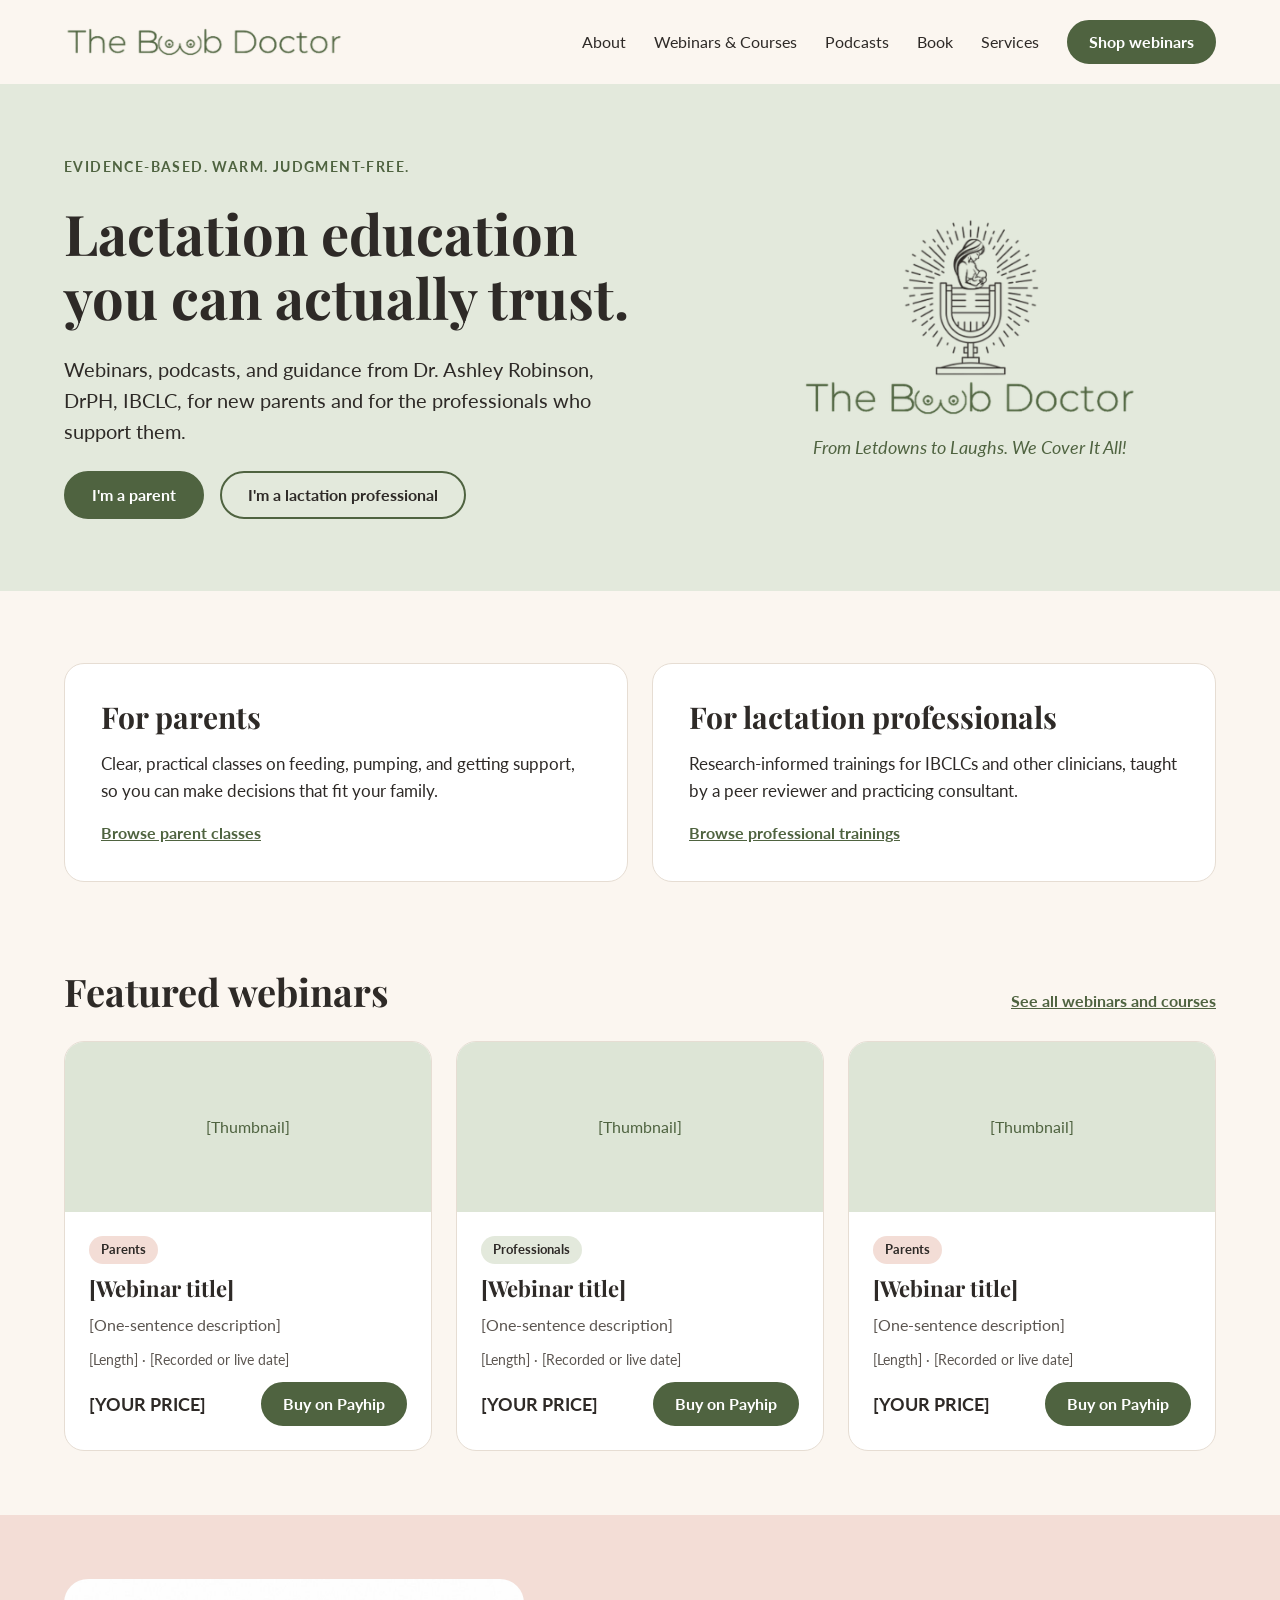
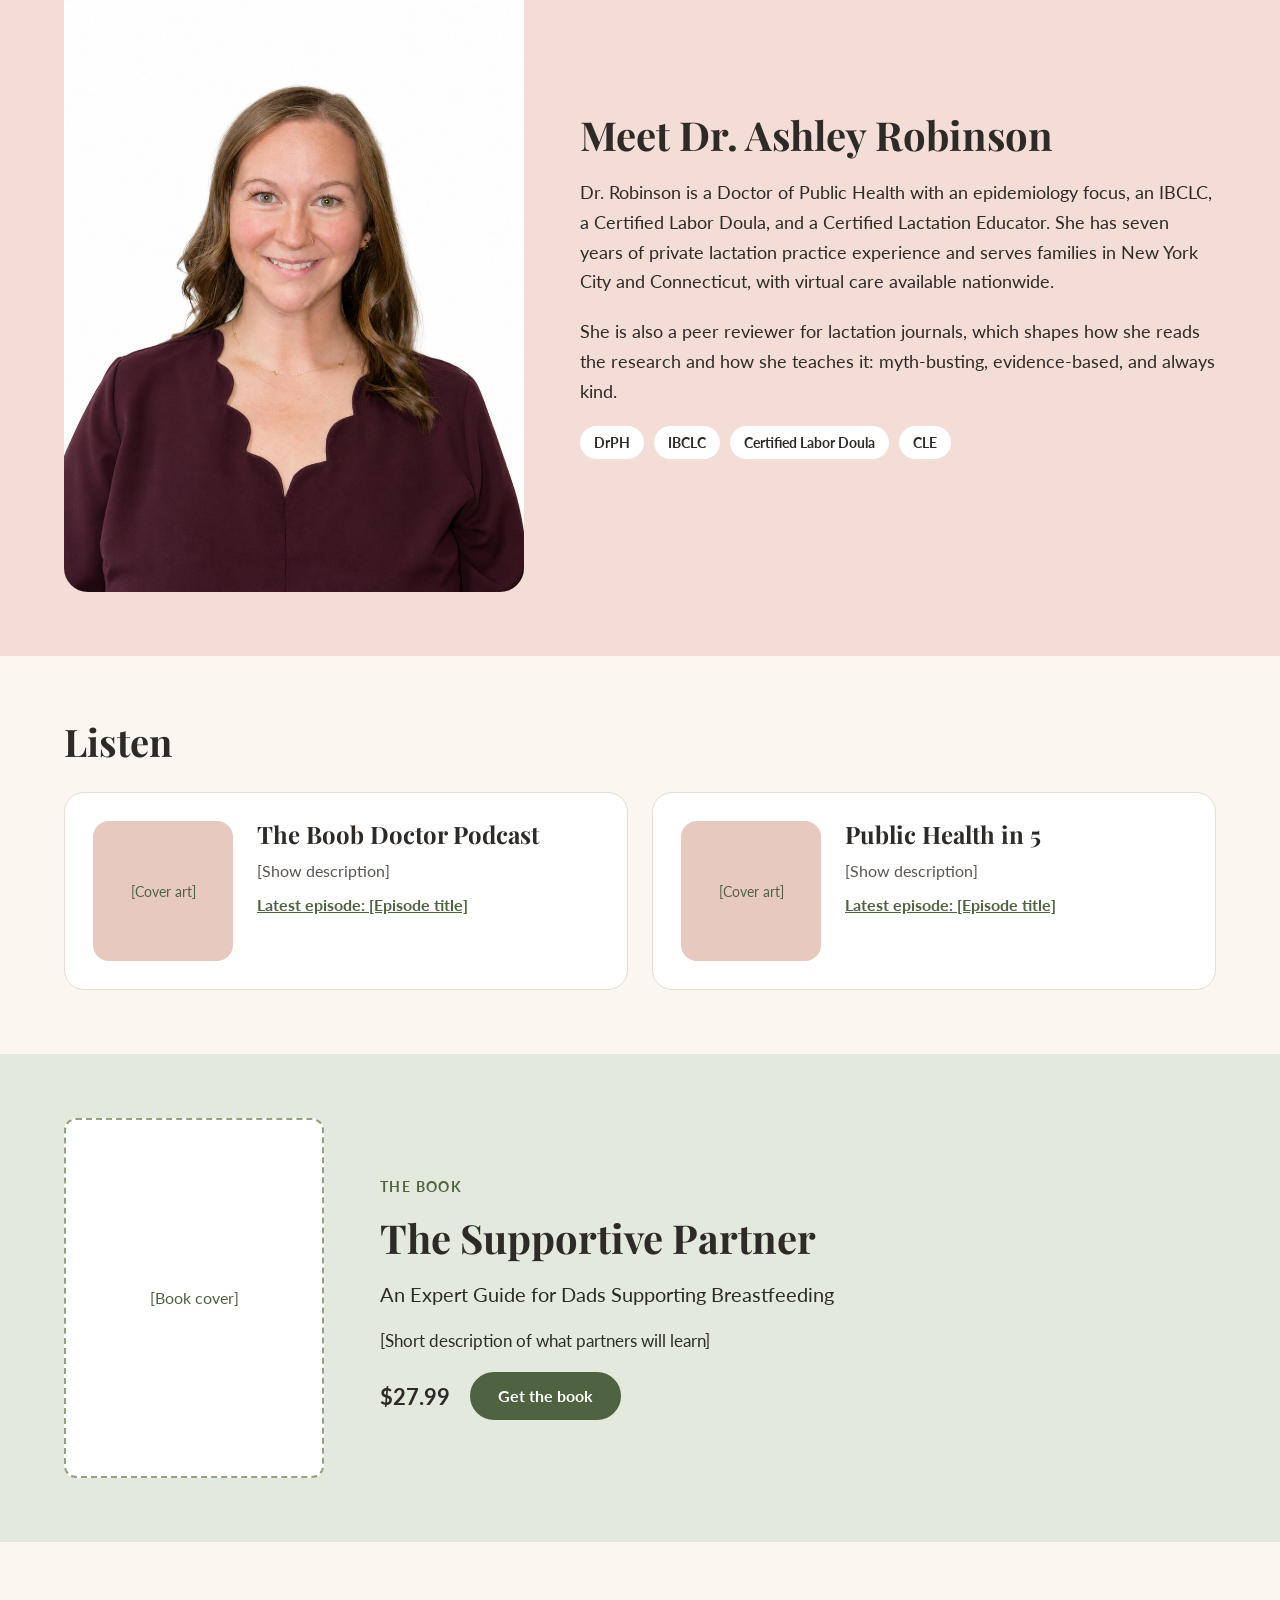
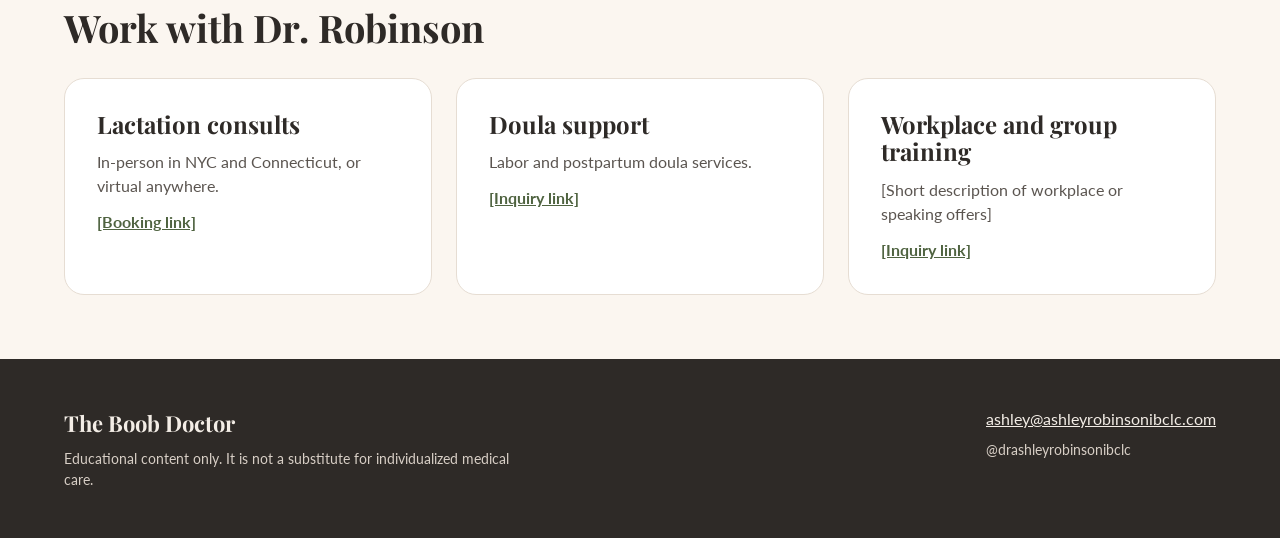
==== index.html @ e1f0b031 "Add files via upload" ====
<!doctype html>
<html lang="en">
<head>
<meta charset="utf-8">
<meta name="viewport" content="width=device-width, initial-scale=1">
<title>The Boob Doctor | Lactation education for parents and professionals</title>
<meta name="description" content="Evidence-based lactation webinars, courses, podcasts, and support from Dr. Ashley Robinson, DrPH, IBCLC.">
<link rel="icon" type="image/png" href="images/favicon.png">
<link rel="apple-touch-icon" href="images/apple-touch-icon.png">
<link rel="preconnect" href="https://fonts.googleapis.com">
<link rel="preconnect" href="https://fonts.gstatic.com" crossorigin>
<link href="https://fonts.googleapis.com/css2?family=Lato:ital,wght@0,400;0,700;1,400&family=Playfair+Display:wght@500;600;700&display=swap" rel="stylesheet">
<link rel="stylesheet" href="styles.css">
</head>
<body>
<a class="skip" href="#main">Skip to content</a>
<header class="site wrap">
<a class="brand" href="index.html"><img src="images/wordmark.png" alt="The Boob Doctor" width="640" height="83"></a>
<nav aria-label="Main">
<a href="index.html#about">About</a>
<a href="shop.html">Webinars &amp; Courses</a>
<a href="index.html#podcasts">Podcasts</a>
<a href="index.html#book">Book</a>
<a href="index.html#services">Services</a>
<a class="btn sm" href="shop.html">Shop webinars</a>
</nav>
</header>
<main id="main">
<section class="hero wrap">
<div class="copy">
<p class="eyebrow">Evidence-based. Warm. Judgment-free.</p>
<h1>Lactation education you can actually trust.</h1>
<p class="lead">Webinars, podcasts, and guidance from Dr. Ashley Robinson, DrPH, IBCLC, for new parents and for the professionals who support them.</p>
<div class="cta"><a class="btn" href="shop.html">I'm a parent</a><a class="btn outline" href="shop.html">I'm a lactation professional</a></div>
</div>
<div class="logo-block"><img src="images/logo.png" alt="The Boob Doctor logo" width="760" height="460"><span>From Letdowns to Laughs. We Cover It All!</span></div>
</section>
<section class="paths wrap">
<div class="card"><h2>For parents</h2><p>Clear, practical classes on feeding, pumping, and getting support, so you can make decisions that fit your family.</p><a href="shop.html"><strong>Browse parent classes</strong></a></div>
<div class="card"><h2>For lactation professionals</h2><p>Research-informed trainings for IBCLCs and other clinicians, taught by a peer reviewer and practicing consultant.</p><a href="shop.html"><strong>Browse professional trainings</strong></a></div>
</section>
<section class="block wrap">
<div class="head"><h2>Featured webinars</h2><a href="shop.html"><strong>See all webinars and courses</strong></a></div>
<div class="grid">
<article class="product">
<div class="thumb">[Thumbnail]</div>
<div class="body">
<span class="tag">Parents</span>
<h3>[Webinar title]</h3>
<p class="desc">[One-sentence description]</p>
<p class="meta">[Length] &middot; [Recorded or live date]</p>
<div class="buy"><span class="price">[YOUR PRICE]</span><a class="btn sm" href="#" rel="noopener">Buy on Payhip</a></div>
</div>
</article>
<article class="product">
<div class="thumb">[Thumbnail]</div>
<div class="body">
<span class="tag pro">Professionals</span>
<h3>[Webinar title]</h3>
<p class="desc">[One-sentence description]</p>
<p class="meta">[Length] &middot; [Recorded or live date]</p>
<div class="buy"><span class="price">[YOUR PRICE]</span><a class="btn sm" href="#" rel="noopener">Buy on Payhip</a></div>
</div>
</article>
<article class="product">
<div class="thumb">[Thumbnail]</div>
<div class="body">
<span class="tag">Parents</span>
<h3>[Webinar title]</h3>
<p class="desc">[One-sentence description]</p>
<p class="meta">[Length] &middot; [Recorded or live date]</p>
<div class="buy"><span class="price">[YOUR PRICE]</span><a class="btn sm" href="#" rel="noopener">Buy on Payhip</a></div>
</div>
</article>
</div>
</section>
<section id="about" class="about block wrap">
<div class="photo"><img src="images/dr-robinson.jpg" alt="Dr. Ashley Robinson, DrPH, IBCLC" width="900" height="1200"></div>
<div class="text">
<h2>Meet Dr. Ashley Robinson</h2>
<p>Dr. Robinson is a Doctor of Public Health with an epidemiology focus, an IBCLC, a Certified Labor Doula, and a Certified Lactation Educator. She has seven years of private lactation practice experience and serves families in New York City and Connecticut, with virtual care available nationwide.</p>
<p>She is also a peer reviewer for lactation journals, which shapes how she reads the research and how she teaches it: myth-busting, evidence-based, and always kind.</p>
<div class="chips"><span>DrPH</span><span>IBCLC</span><span>Certified Labor Doula</span><span>CLE</span></div>
</div>
</section>
<section id="podcasts" class="block wrap">
<div class="head"><h2>Listen</h2></div>
<div class="grid">
<div class="show"><div class="cover">[Cover art]</div><div class="info"><h3>The Boob Doctor Podcast</h3><p>[Show description]</p><a href="#"><strong>Latest episode: [Episode title]</strong></a></div></div>
<div class="show"><div class="cover">[Cover art]</div><div class="info"><h3>Public Health in 5</h3><p>[Show description]</p><a href="#"><strong>Latest episode: [Episode title]</strong></a></div></div>
</div>
</section>
<section id="book" class="book block wrap">
<div class="bookcover">[Book cover]</div>
<div class="text">
<p class="eyebrow">The book</p>
<h2>The Supportive Partner</h2>
<p style="font-size:20px">An Expert Guide for Dads Supporting Breastfeeding</p>
<p style="font-size:17px;line-height:1.6">[Short description of what partners will learn]</p>
<div class="buyrow"><span class="price">$27.99</span><a class="btn" href="#">Get the book</a></div>
</div>
</section>
<section id="services" class="block wrap">
<div class="head"><h2>Work with Dr. Robinson</h2></div>
<div class="grid">
<div class="svc"><h3>Lactation consults</h3><p>In-person in NYC and Connecticut, or virtual anywhere.</p><a href="#"><strong>[Booking link]</strong></a></div>
<div class="svc"><h3>Doula support</h3><p>Labor and postpartum doula services.</p><a href="#"><strong>[Inquiry link]</strong></a></div>
<div class="svc"><h3>Workplace and group training</h3><p>[Short description of workplace or speaking offers]</p><a href="#"><strong>[Inquiry link]</strong></a></div>
</div>
</section>
</main>
<footer class="site wrap">
<div><span class="footname">The Boob Doctor</span><p>Educational content only. It is not a substitute for individualized medical care.</p></div>
<div><a href="mailto:ashley@ashleyrobinsonibclc.com">ashley@ashleyrobinsonibclc.com</a><p>@drashleyrobinsonibclc</p></div>
</footer>
</body>
</html>
---- styles.css ----
:root{--cream:#FBF6F0;--tint:#E3E9DC;--blush:#F3DDD6;--sage:#93A382;--sage-dark:#4F6340;--ink:#2E2A27;--muted:#5B5550;--line:#E6DDD3}
*{box-sizing:border-box}
body{margin:0;font-family:'Lato',system-ui,sans-serif;color:var(--ink);background:var(--cream);line-height:1.5}
h1,h2,h3{font-family:'Playfair Display',Georgia,serif;margin:0;line-height:1.15}
p{margin:0}
a{color:var(--sage-dark)}a:hover{color:var(--ink)}
img{max-width:100%}
:focus-visible{outline:3px solid var(--sage-dark);outline-offset:3px}
.wrap{padding-left:max(24px,calc((100% - 1152px)/2));padding-right:max(24px,calc((100% - 1152px)/2))}
.skip{position:absolute;left:-999px}.skip:focus{left:16px;top:16px;background:#fff;padding:8px 12px;z-index:10}
header.site{display:flex;flex-wrap:wrap;align-items:center;justify-content:space-between;gap:16px;padding-top:20px;padding-bottom:20px}
header.site .brand img{display:block;width:280px;height:auto}
nav{display:flex;flex-wrap:wrap;align-items:center;gap:12px 28px}
nav a{color:var(--ink);text-decoration:none;min-height:44px;display:inline-flex;align-items:center}
nav a[aria-current="page"]{font-weight:700;border-bottom:2px solid var(--sage)}
.btn{display:inline-flex;align-items:center;justify-content:center;min-height:48px;padding:0 26px;border-radius:999px;background:var(--sage-dark);color:#fff!important;text-decoration:none;font-weight:700;border:2px solid var(--sage-dark)}
.btn:hover{background:var(--ink);border-color:var(--ink)}
.btn.outline{background:transparent;color:var(--ink)!important;border-color:var(--sage-dark)}
.btn.outline:hover{background:#fff}
.btn.sm{min-height:44px;padding:0 20px}
.eyebrow{font-size:14px;font-weight:700;letter-spacing:.1em;text-transform:uppercase;color:var(--sage-dark)}
.hero{background:var(--tint);display:flex;flex-wrap:wrap;align-items:center;gap:48px;padding-top:72px;padding-bottom:72px}
.hero .copy{flex:1 1 460px;display:flex;flex-direction:column;gap:24px}
.hero h1{font-size:clamp(38px,5vw,56px)}
.hero .lead{font-size:20px;line-height:1.55;max-width:560px}
.hero .cta{display:flex;flex-wrap:wrap;gap:16px}
.hero .logo-block{flex:1 1 340px;display:flex;flex-direction:column;align-items:center;gap:14px;text-align:center}
.hero .logo-block img{width:100%;max-width:340px;height:auto}
.hero .logo-block span{font-size:18px;font-style:italic;color:var(--sage-dark)}
.paths{display:flex;flex-wrap:wrap;gap:24px;padding-top:72px;padding-bottom:24px}
.card{flex:1 1 340px;display:flex;flex-direction:column;gap:16px;padding:36px;border-radius:20px;background:#fff;border:1px solid var(--line)}
.card h2{font-size:30px}.card p{font-size:17px;line-height:1.6}
section.block{padding-top:64px;padding-bottom:64px}
.head{display:flex;flex-wrap:wrap;align-items:baseline;justify-content:space-between;gap:12px;margin-bottom:28px}
.head h2{font-size:clamp(28px,4vw,38px)}
.grid{display:flex;flex-wrap:wrap;gap:24px}
.product{flex:1 1 300px;max-width:100%;display:flex;flex-direction:column;border-radius:20px;overflow:hidden;background:#fff;border:1px solid var(--line)}
.thumb{height:170px;background:#DDE5D6;display:flex;align-items:center;justify-content:center;color:var(--sage-dark)}
.product .body{display:flex;flex-direction:column;gap:12px;padding:24px;flex:1}
.tag{align-self:flex-start;font-size:13px;font-weight:700;padding:4px 12px;border-radius:999px;background:var(--blush)}
.tag.pro{background:var(--tint)}
.product h3{font-size:22px}.product .desc{font-size:16px;color:var(--muted)}.product .meta{font-size:14px;color:var(--muted)}
.product .buy{margin-top:auto;display:flex;align-items:center;justify-content:space-between;gap:12px}
.price{font-weight:700;font-size:18px}
.about{background:var(--blush);display:flex;flex-wrap:wrap;align-items:center;gap:56px}
.about .photo{flex:1 1 320px;max-width:460px;border-radius:24px;overflow:hidden;background:var(--cream)}
.about .photo img{display:block;width:100%;height:auto}
.about .text{flex:1 1 480px;display:flex;flex-direction:column;gap:20px}
.about h2{font-size:clamp(30px,4vw,40px)}.about p{font-size:18px;line-height:1.65}
.chips{display:flex;flex-wrap:wrap;gap:10px}
.chips span{font-size:14px;font-weight:700;padding:6px 14px;border-radius:999px;background:#fff}
.show{flex:1 1 400px;display:flex;flex-wrap:wrap;gap:24px;padding:28px;border-radius:20px;background:#fff;border:1px solid var(--line)}
.cover{flex:0 0 140px;height:140px;border-radius:16px;background:#E8C9C0;display:flex;align-items:center;justify-content:center;color:var(--sage-dark);font-size:14px;text-align:center}
.show .info{flex:1 1 220px;display:flex;flex-direction:column;gap:10px}.show h3{font-size:24px}.show p{color:var(--muted)}
.book{background:var(--tint);display:flex;flex-wrap:wrap;align-items:center;gap:56px}
.book .bookcover{flex:0 1 260px;min-width:200px;height:360px;border-radius:12px;background:#fff;border:2px dashed var(--sage);display:flex;align-items:center;justify-content:center;color:var(--sage-dark);text-align:center;padding:16px}
.book .text{flex:1 1 440px;display:flex;flex-direction:column;gap:18px}
.book h2{font-size:clamp(30px,4vw,40px)}
.buyrow{display:flex;flex-wrap:wrap;align-items:center;gap:20px}.buyrow .price{font-size:22px}
.svc{flex:1 1 300px;display:flex;flex-direction:column;gap:12px;padding:32px;border-radius:20px;background:#fff;border:1px solid var(--line)}
.svc h3{font-size:24px}.svc p{color:var(--muted)}
.page-head{background:var(--tint);padding-top:64px;padding-bottom:48px;display:flex;flex-direction:column;gap:16px}
.page-head h1{font-size:clamp(36px,5vw,52px)}.page-head p{font-size:20px;max-width:680px}
.note{font-size:15px;color:var(--muted);max-width:720px;margin-bottom:24px}
.info-strip{background:var(--blush);display:flex;flex-wrap:wrap;gap:32px;padding-top:48px;padding-bottom:48px}
.info-strip>div{flex:1 1 420px;display:flex;flex-direction:column;gap:12px}.info-strip h2{font-size:30px}.info-strip p{font-size:17px;line-height:1.6}
footer.site{background:var(--ink);color:#F3EDE6;display:flex;flex-wrap:wrap;gap:32px;justify-content:space-between;padding-top:48px;padding-bottom:48px}
footer.site a{color:#F3EDE6}.footname{font-family:'Playfair Display',serif;font-size:22px;font-weight:700}
footer.site p{font-size:14px;color:#D8CFC6;max-width:460px;margin-top:8px}
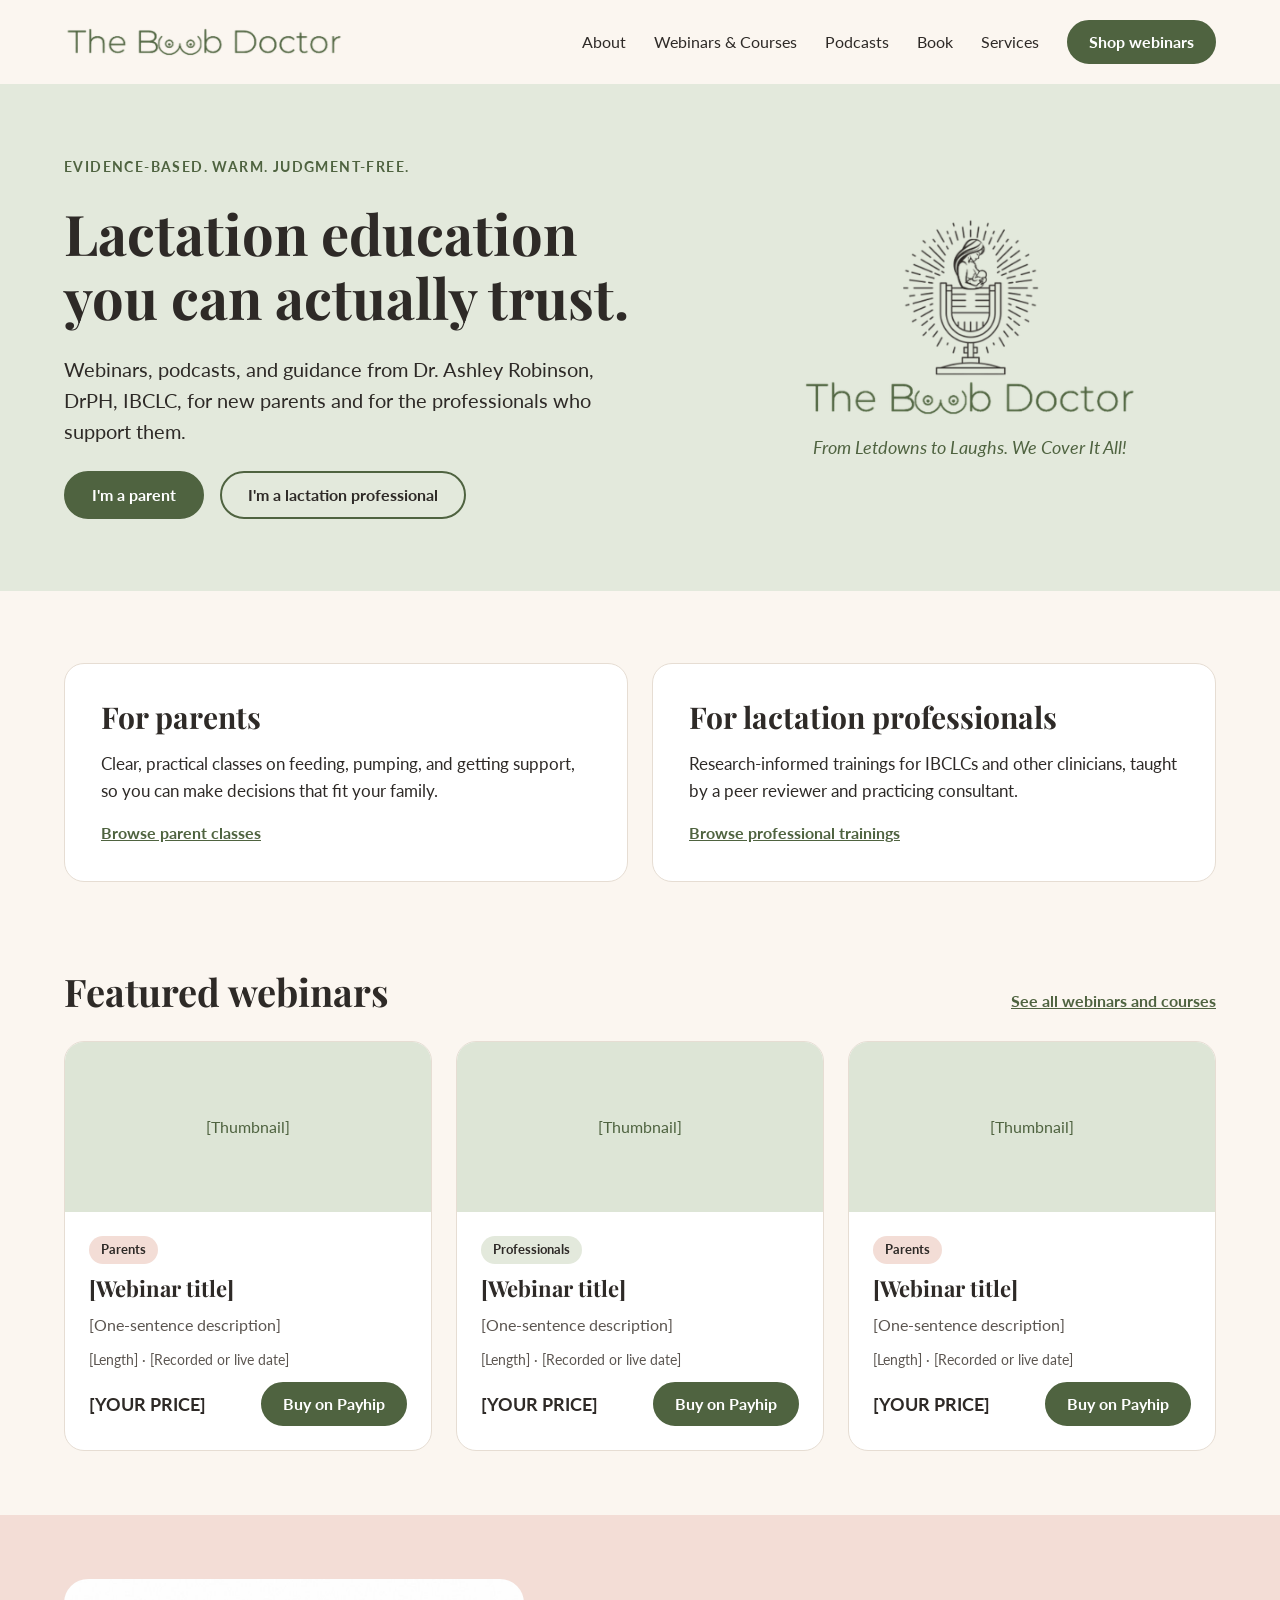
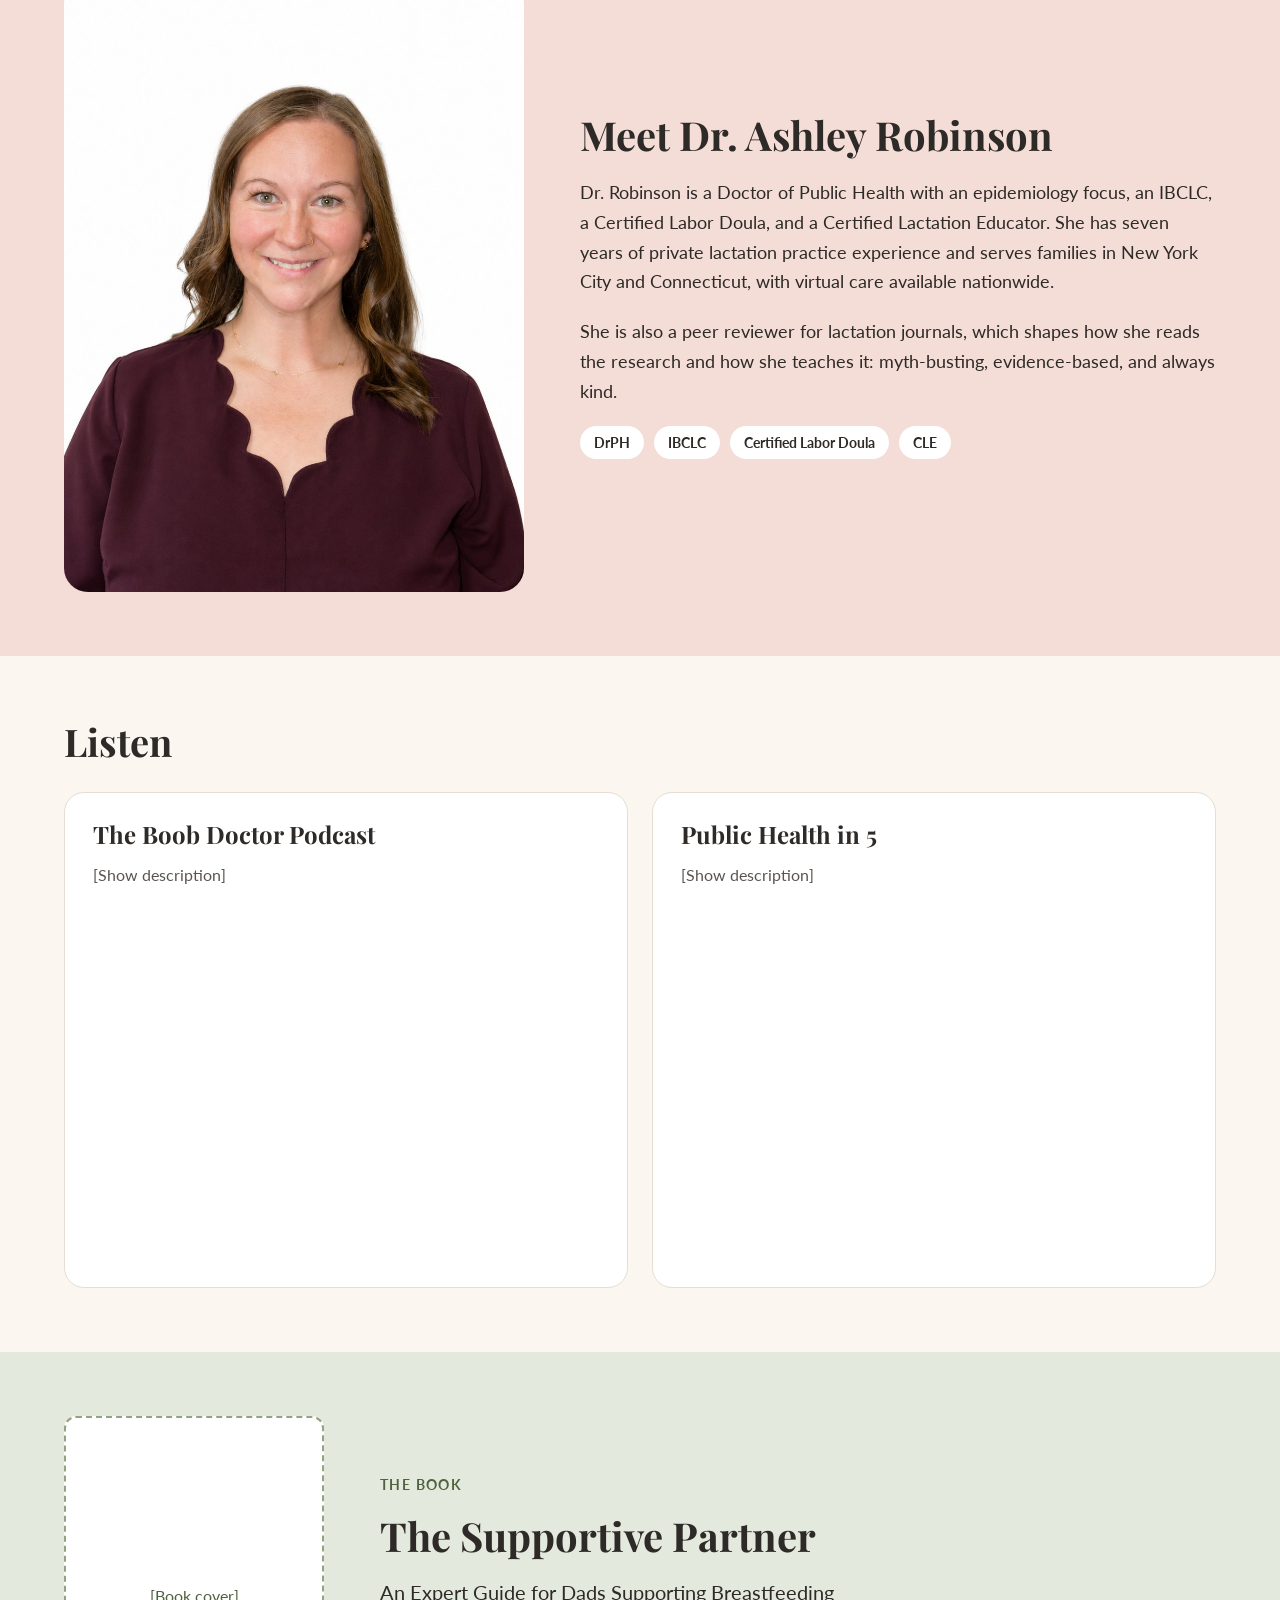
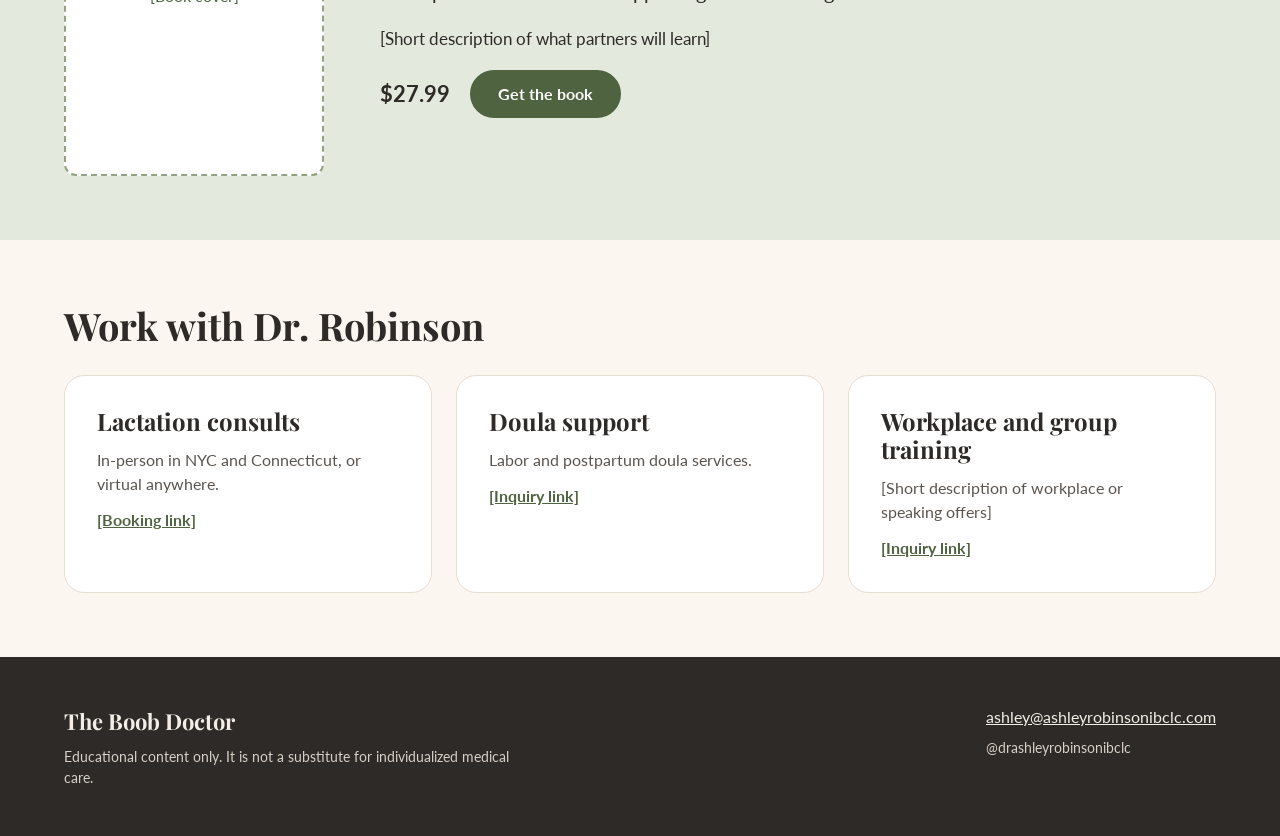
==== commit 87950577: "Add files via upload" ====
--- a/index.html
+++ b/index.html
@@ -86,8 +86,16 @@
 <section id="podcasts" class="block wrap">
 <div class="head"><h2>Listen</h2></div>
 <div class="grid">
-<div class="show"><div class="cover">[Cover art]</div><div class="info"><h3>The Boob Doctor Podcast</h3><p>[Show description]</p><a href="#"><strong>Latest episode: [Episode title]</strong></a></div></div>
-<div class="show"><div class="cover">[Cover art]</div><div class="info"><h3>Public Health in 5</h3><p>[Show description]</p><a href="#"><strong>Latest episode: [Episode title]</strong></a></div></div>
+<div class="show">
+<h3>The Boob Doctor Podcast</h3>
+<p>[Show description]</p>
+<iframe title="The Boob Doctor Podcast on Spotify" src="https://open.spotify.com/embed/show/3tGtH1LTw31zLOk2Pc9hfS?utm_source=generator" width="100%" height="352" frameborder="0" allowfullscreen allow="autoplay; clipboard-write; encrypted-media; fullscreen; picture-in-picture" loading="lazy" style="border-radius:12px;border:0"></iframe>
+</div>
+<div class="show">
+<h3>Public Health in 5</h3>
+<p>[Show description]</p>
+<iframe title="Public Health in 5 on Spotify" src="https://open.spotify.com/embed/show/033rathoQYSMCHPNntaNPT?utm_source=generator" width="100%" height="352" frameborder="0" allowfullscreen allow="autoplay; clipboard-write; encrypted-media; fullscreen; picture-in-picture" loading="lazy" style="border-radius:12px;border:0"></iframe>
+</div>
 </div>
 </section>
 <section id="book" class="book block wrap">
--- a/styles.css
+++ b/styles.css
@@ -49,9 +49,9 @@
 .about h2{font-size:clamp(30px,4vw,40px)}.about p{font-size:18px;line-height:1.65}
 .chips{display:flex;flex-wrap:wrap;gap:10px}
 .chips span{font-size:14px;font-weight:700;padding:6px 14px;border-radius:999px;background:#fff}
-.show{flex:1 1 400px;display:flex;flex-wrap:wrap;gap:24px;padding:28px;border-radius:20px;background:#fff;border:1px solid var(--line)}
-.cover{flex:0 0 140px;height:140px;border-radius:16px;background:#E8C9C0;display:flex;align-items:center;justify-content:center;color:var(--sage-dark);font-size:14px;text-align:center}
-.show .info{flex:1 1 220px;display:flex;flex-direction:column;gap:10px}.show h3{font-size:24px}.show p{color:var(--muted)}
+.show{flex:1 1 440px;display:flex;flex-direction:column;gap:14px;padding:28px;border-radius:20px;background:#fff;border:1px solid var(--line);min-width:0}
+.show h3{font-size:24px}.show p{color:var(--muted)}
+.show iframe{display:block;width:100%;margin-top:6px}
 .book{background:var(--tint);display:flex;flex-wrap:wrap;align-items:center;gap:56px}
 .book .bookcover{flex:0 1 260px;min-width:200px;height:360px;border-radius:12px;background:#fff;border:2px dashed var(--sage);display:flex;align-items:center;justify-content:center;color:var(--sage-dark);text-align:center;padding:16px}
 .book .text{flex:1 1 440px;display:flex;flex-direction:column;gap:18px}
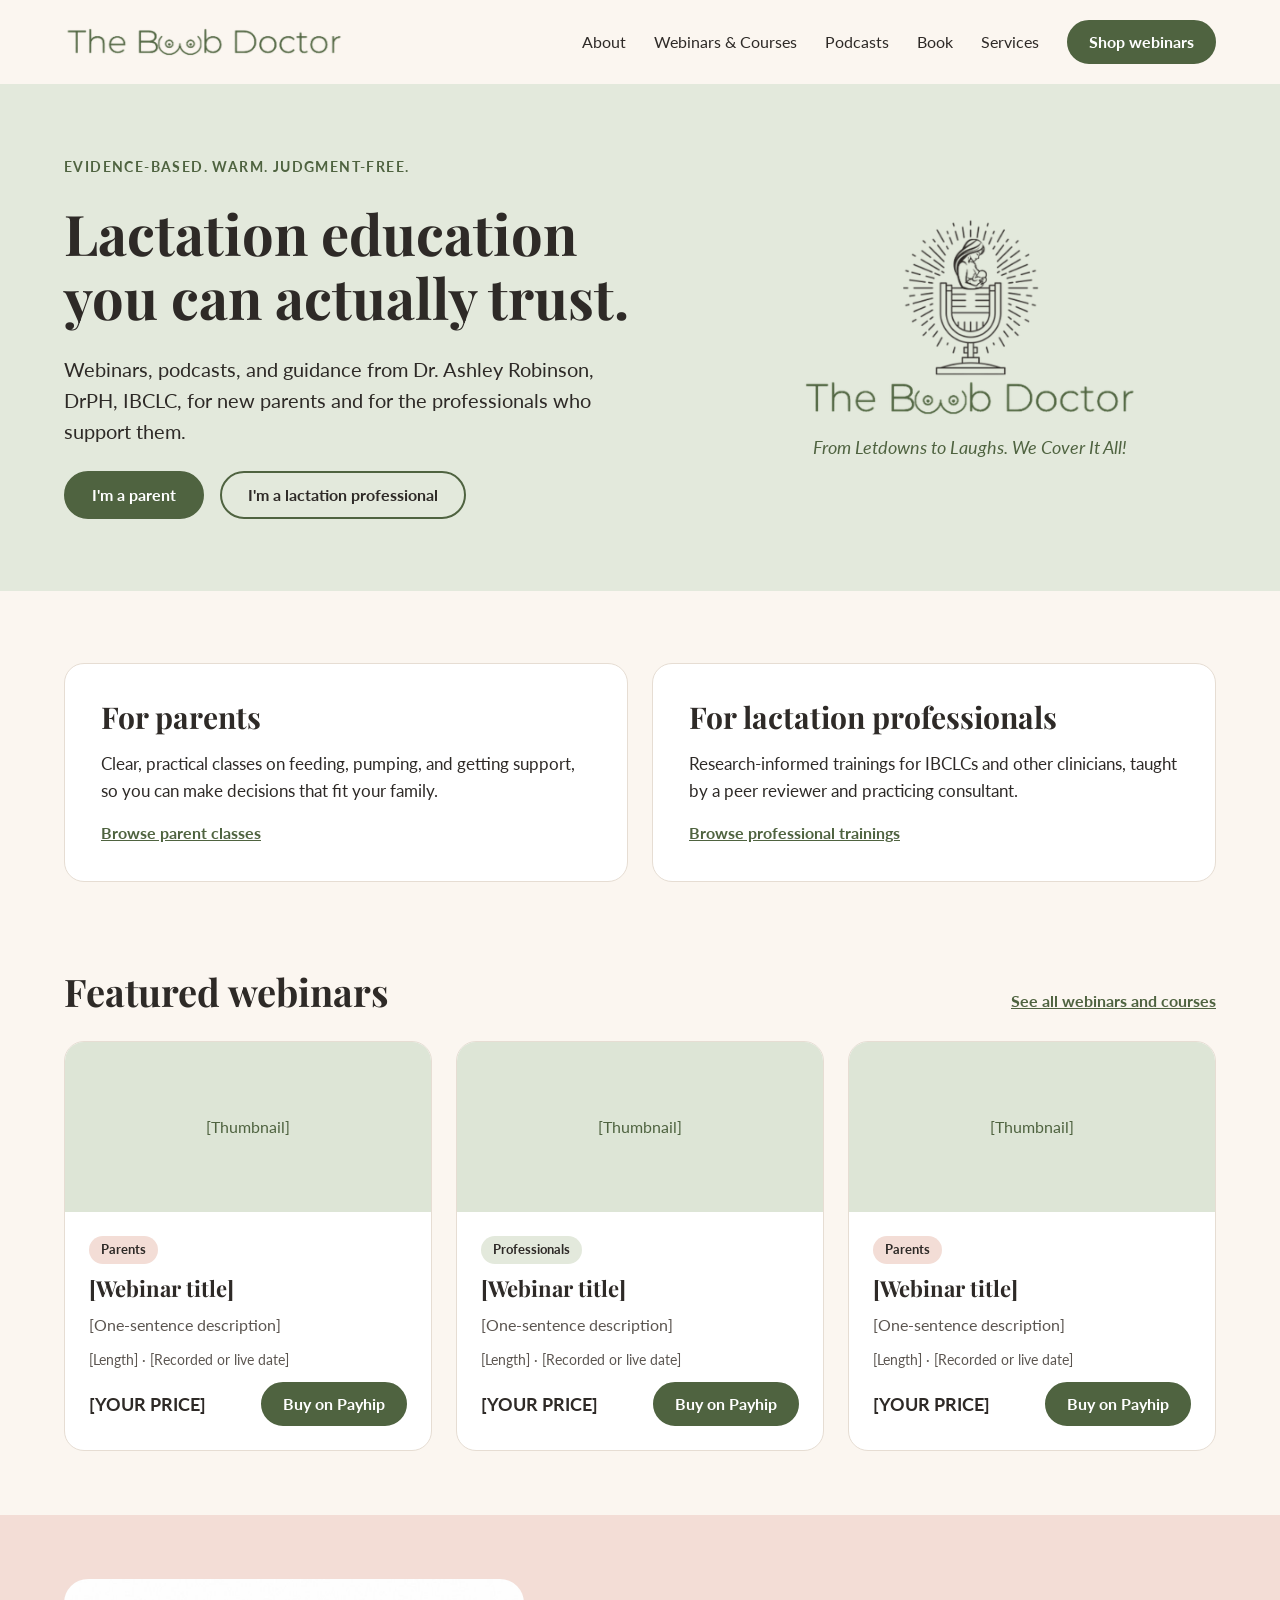
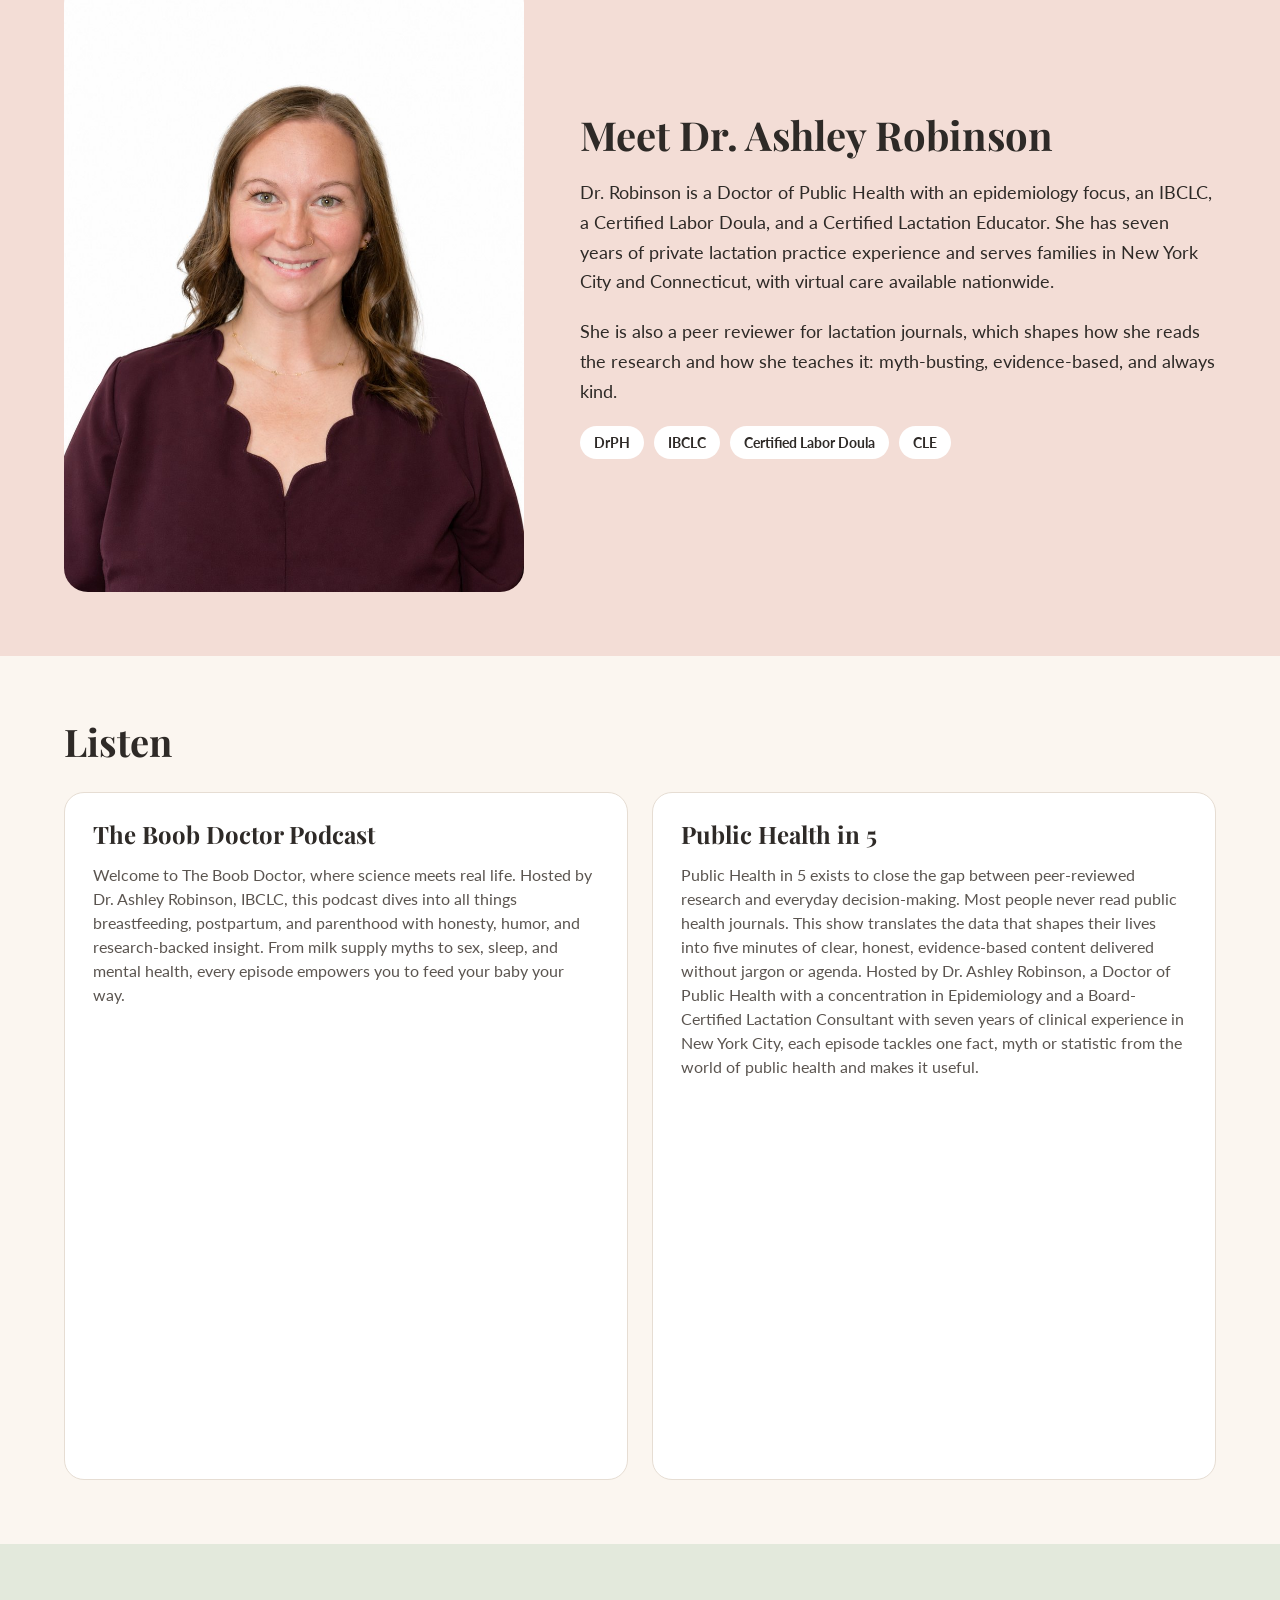
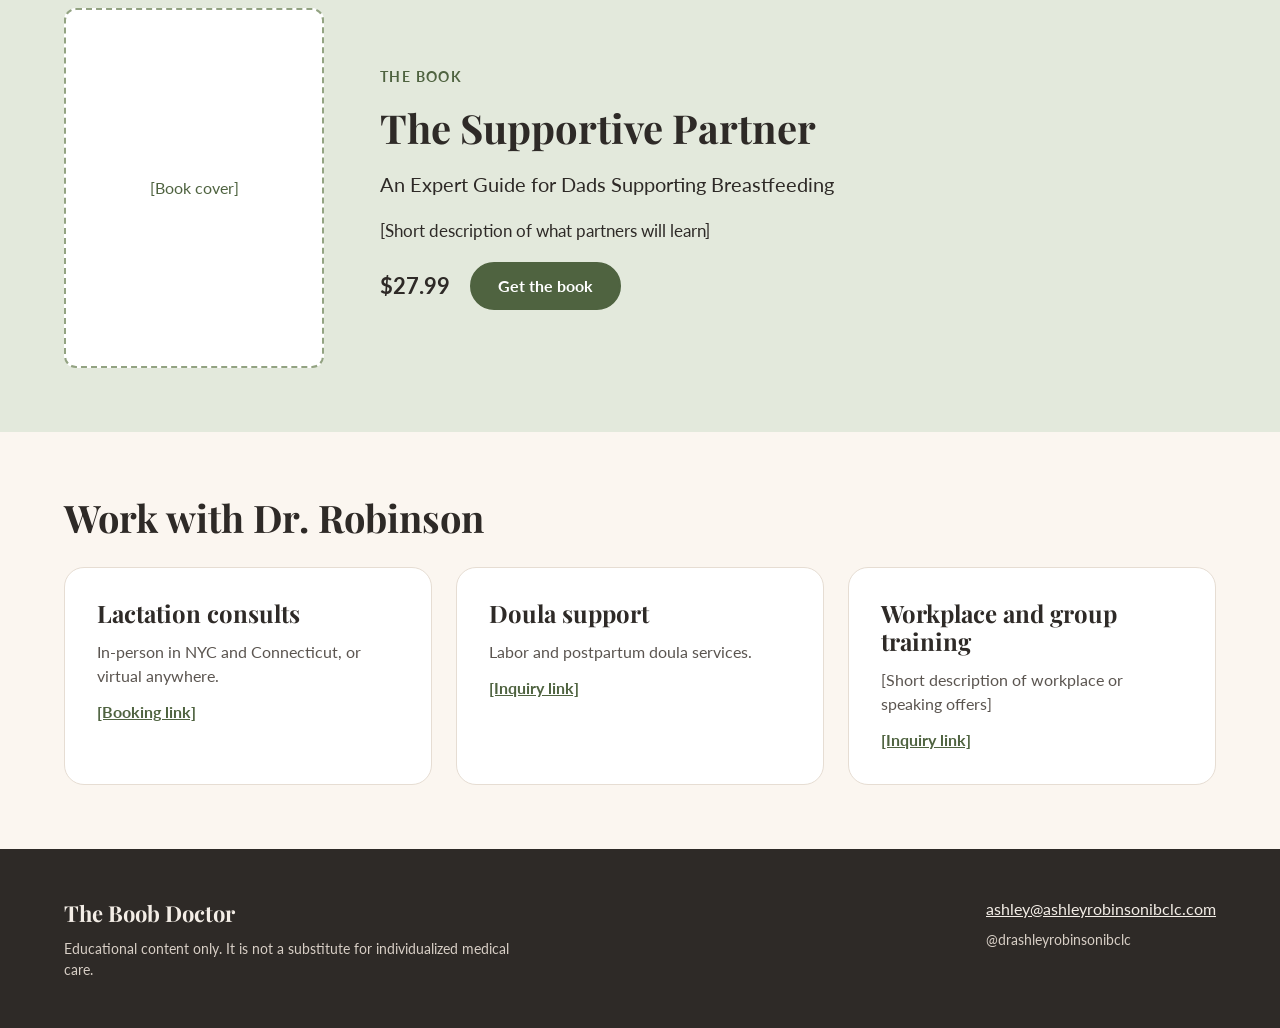
==== commit ec921cef: "Add files via upload" ====
--- a/index.html
+++ b/index.html
@@ -88,12 +88,12 @@
 <div class="grid">
 <div class="show">
 <h3>The Boob Doctor Podcast</h3>
-<p>[Show description]</p>
+<p>Welcome to The Boob Doctor, where science meets real life. Hosted by Dr. Ashley Robinson, IBCLC, this podcast dives into all things breastfeeding, postpartum, and parenthood with honesty, humor, and research-backed insight. From milk supply myths to sex, sleep, and mental health, every episode empowers you to feed your baby your way.</p>
 <iframe title="The Boob Doctor Podcast on Spotify" src="https://open.spotify.com/embed/show/3tGtH1LTw31zLOk2Pc9hfS?utm_source=generator" width="100%" height="352" frameborder="0" allowfullscreen allow="autoplay; clipboard-write; encrypted-media; fullscreen; picture-in-picture" loading="lazy" style="border-radius:12px;border:0"></iframe>
 </div>
 <div class="show">
 <h3>Public Health in 5</h3>
-<p>[Show description]</p>
+<p>Public Health in 5 exists to close the gap between peer-reviewed research and everyday decision-making. Most people never read public health journals. This show translates the data that shapes their lives into five minutes of clear, honest, evidence-based content delivered without jargon or agenda. Hosted by Dr. Ashley Robinson, a Doctor of Public Health with a concentration in Epidemiology and a Board-Certified Lactation Consultant with seven years of clinical experience in New York City, each episode tackles one fact, myth or statistic from the world of public health and makes it useful.</p>
 <iframe title="Public Health in 5 on Spotify" src="https://open.spotify.com/embed/show/033rathoQYSMCHPNntaNPT?utm_source=generator" width="100%" height="352" frameborder="0" allowfullscreen allow="autoplay; clipboard-write; encrypted-media; fullscreen; picture-in-picture" loading="lazy" style="border-radius:12px;border:0"></iframe>
 </div>
 </div>
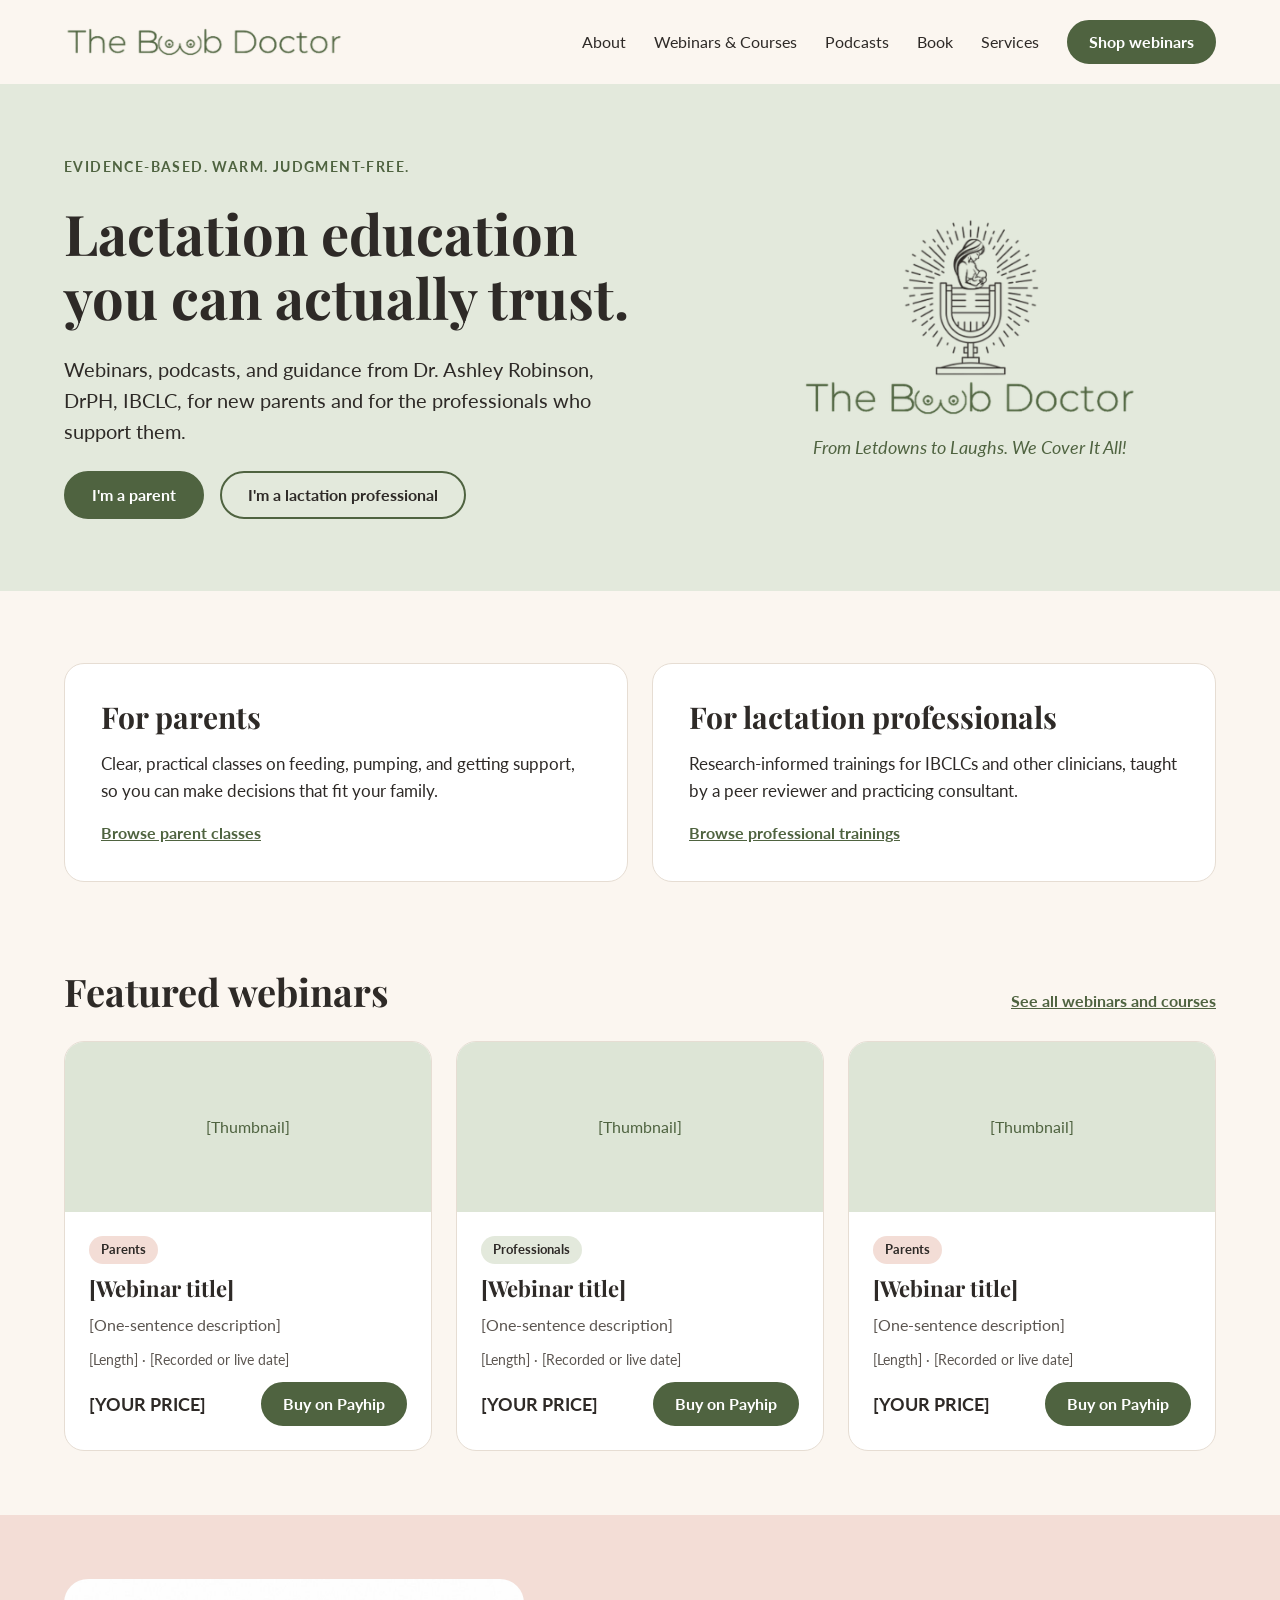
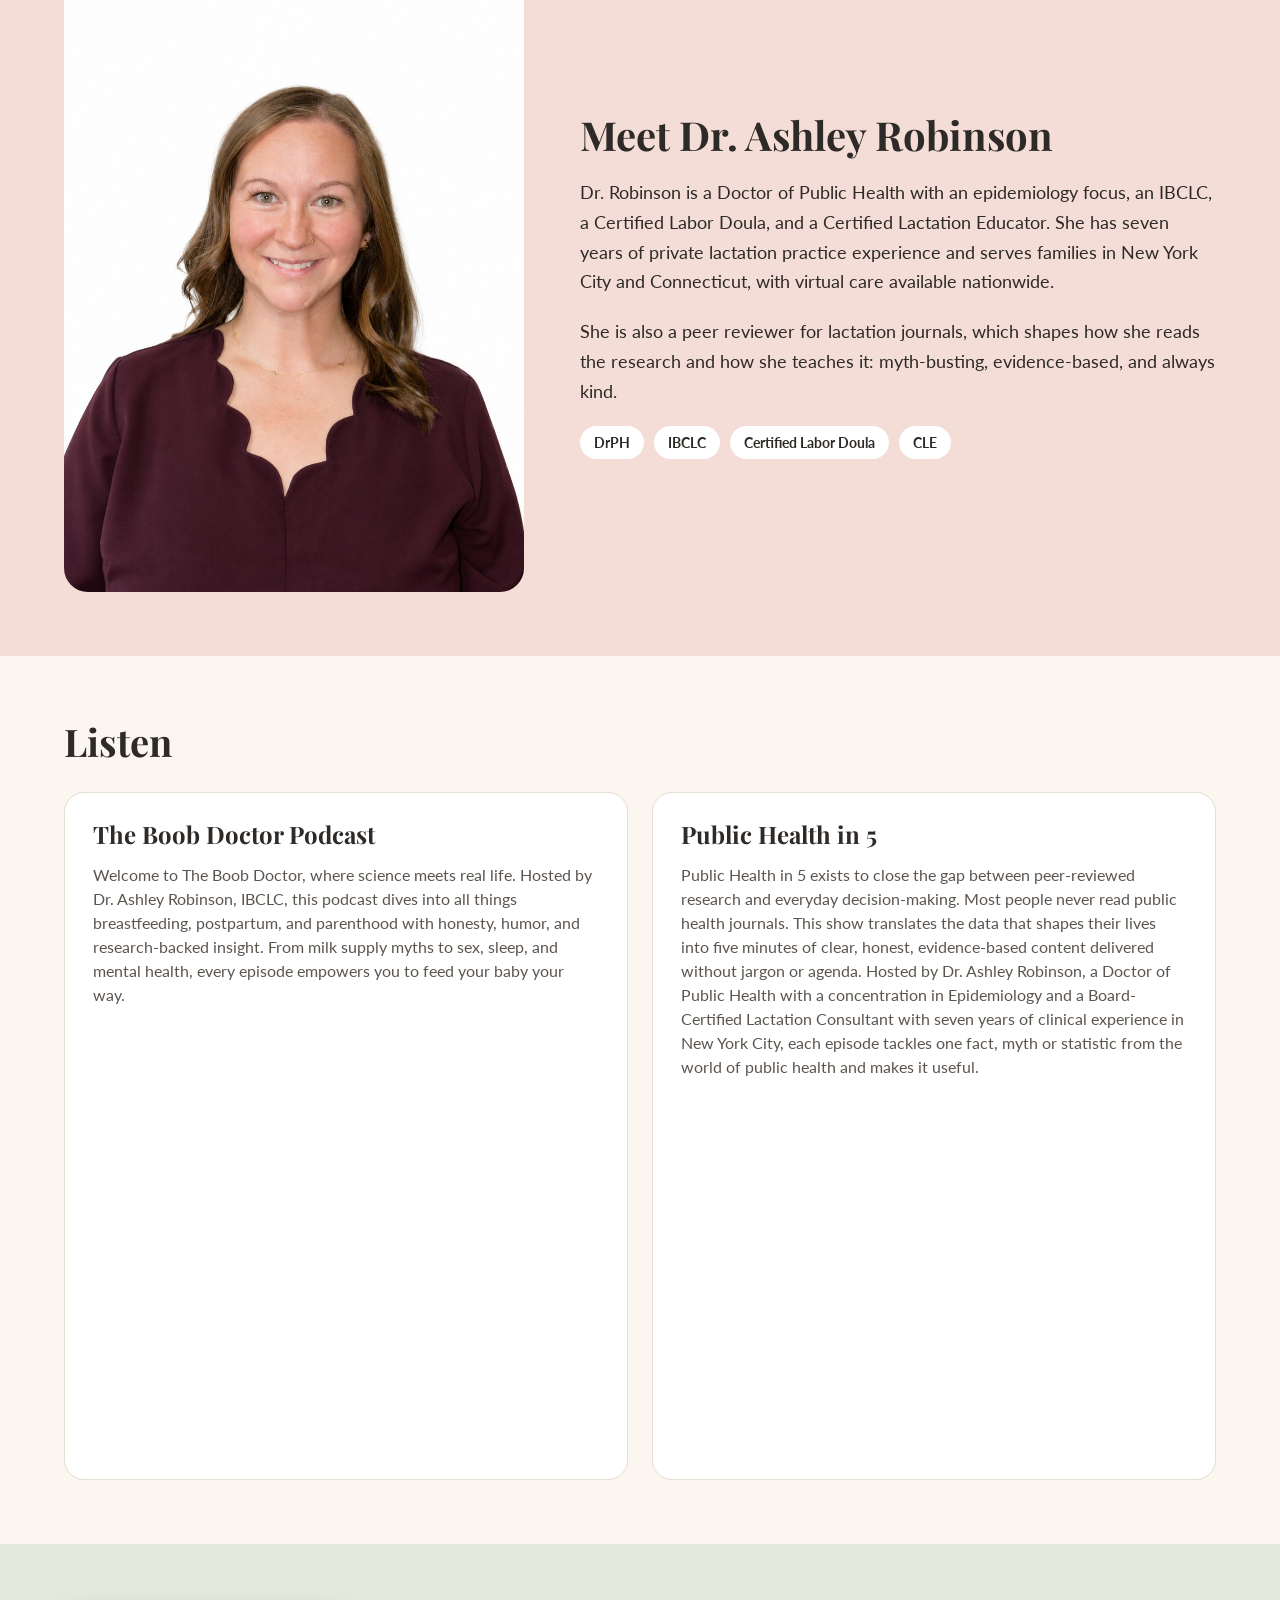
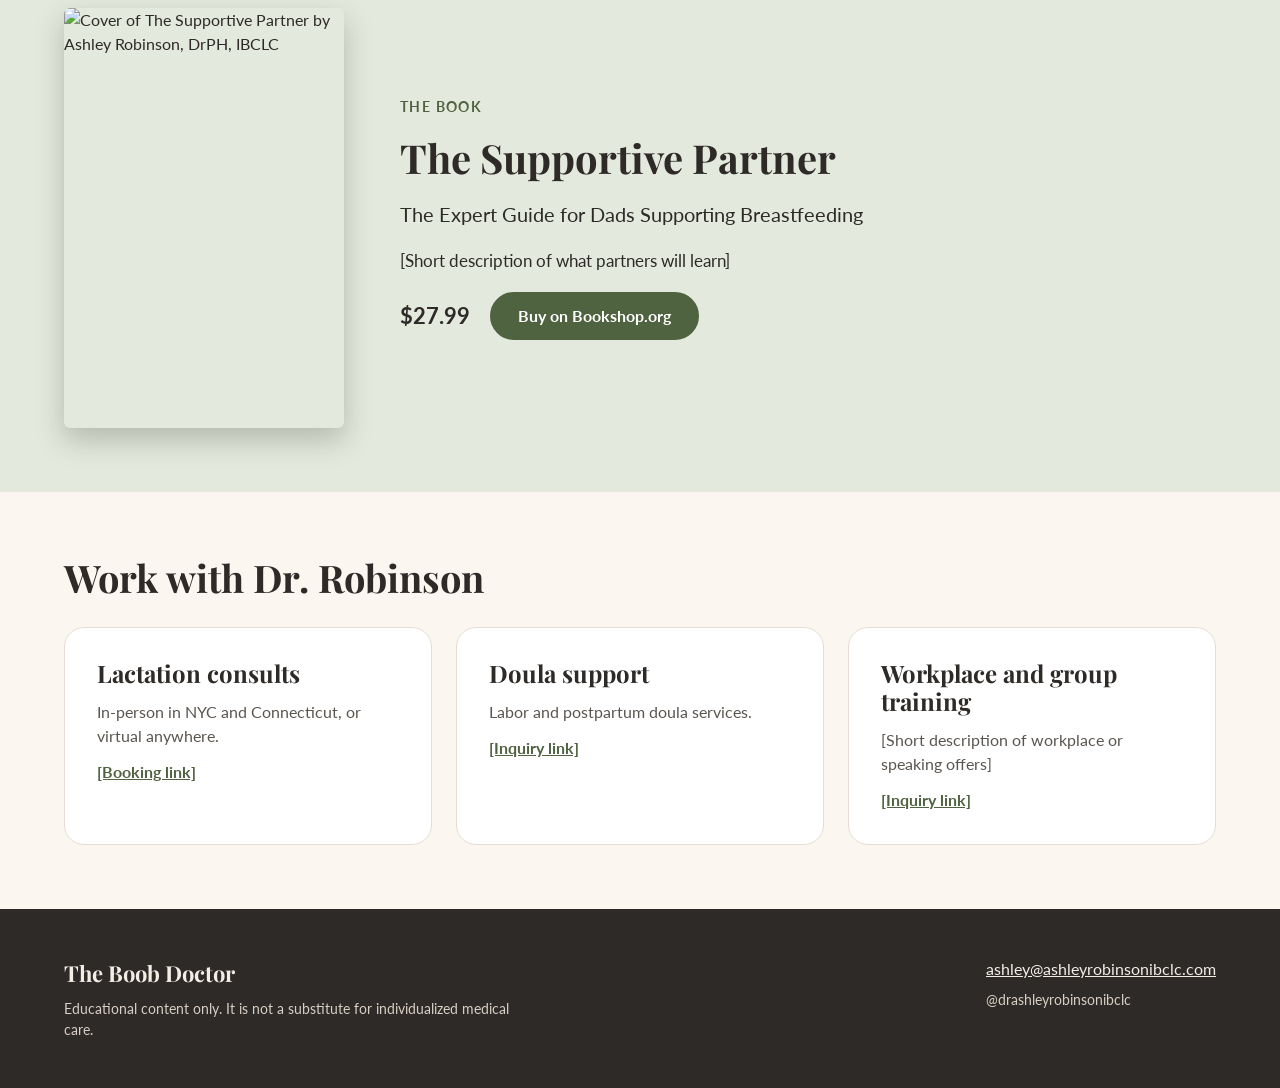
==== commit 268c225d: "Add files via upload" ====
--- a/index.html
+++ b/index.html
@@ -99,13 +99,13 @@
 </div>
 </section>
 <section id="book" class="book block wrap">
-<div class="bookcover">[Book cover]</div>
+<div class="bookcover"><img src="images/supportive-partner-cover.jpg" alt="Cover of The Supportive Partner by Ashley Robinson, DrPH, IBCLC" width="640" height="960"></div>
 <div class="text">
 <p class="eyebrow">The book</p>
 <h2>The Supportive Partner</h2>
-<p style="font-size:20px">An Expert Guide for Dads Supporting Breastfeeding</p>
+<p style="font-size:20px">The Expert Guide for Dads Supporting Breastfeeding</p>
 <p style="font-size:17px;line-height:1.6">[Short description of what partners will learn]</p>
-<div class="buyrow"><span class="price">$27.99</span><a class="btn" href="#">Get the book</a></div>
+<div class="buyrow"><span class="price">$27.99</span><a class="btn" href="https://bookshop.org/p/books/the-supportive-partner-ashley-robinson/e291daecac0151f9?ean=9798295628597&amp;listref=fathers-partners-and-lgbtqi-families&amp;aid=112212" target="_blank" rel="noopener">Buy on Bookshop.org</a></div>
 </div>
 </section>
 <section id="services" class="block wrap">
--- a/styles.css
+++ b/styles.css
@@ -53,7 +53,8 @@
 .show h3{font-size:24px}.show p{color:var(--muted)}
 .show iframe{display:block;width:100%;margin-top:6px}
 .book{background:var(--tint);display:flex;flex-wrap:wrap;align-items:center;gap:56px}
-.book .bookcover{flex:0 1 260px;min-width:200px;height:360px;border-radius:12px;background:#fff;border:2px dashed var(--sage);display:flex;align-items:center;justify-content:center;color:var(--sage-dark);text-align:center;padding:16px}
+.book .bookcover{flex:0 1 280px;min-width:200px}
+.book .bookcover img{display:block;width:100%;height:auto;border-radius:6px;box-shadow:0 12px 28px rgba(46,42,39,.25)}
 .book .text{flex:1 1 440px;display:flex;flex-direction:column;gap:18px}
 .book h2{font-size:clamp(30px,4vw,40px)}
 .buyrow{display:flex;flex-wrap:wrap;align-items:center;gap:20px}.buyrow .price{font-size:22px}
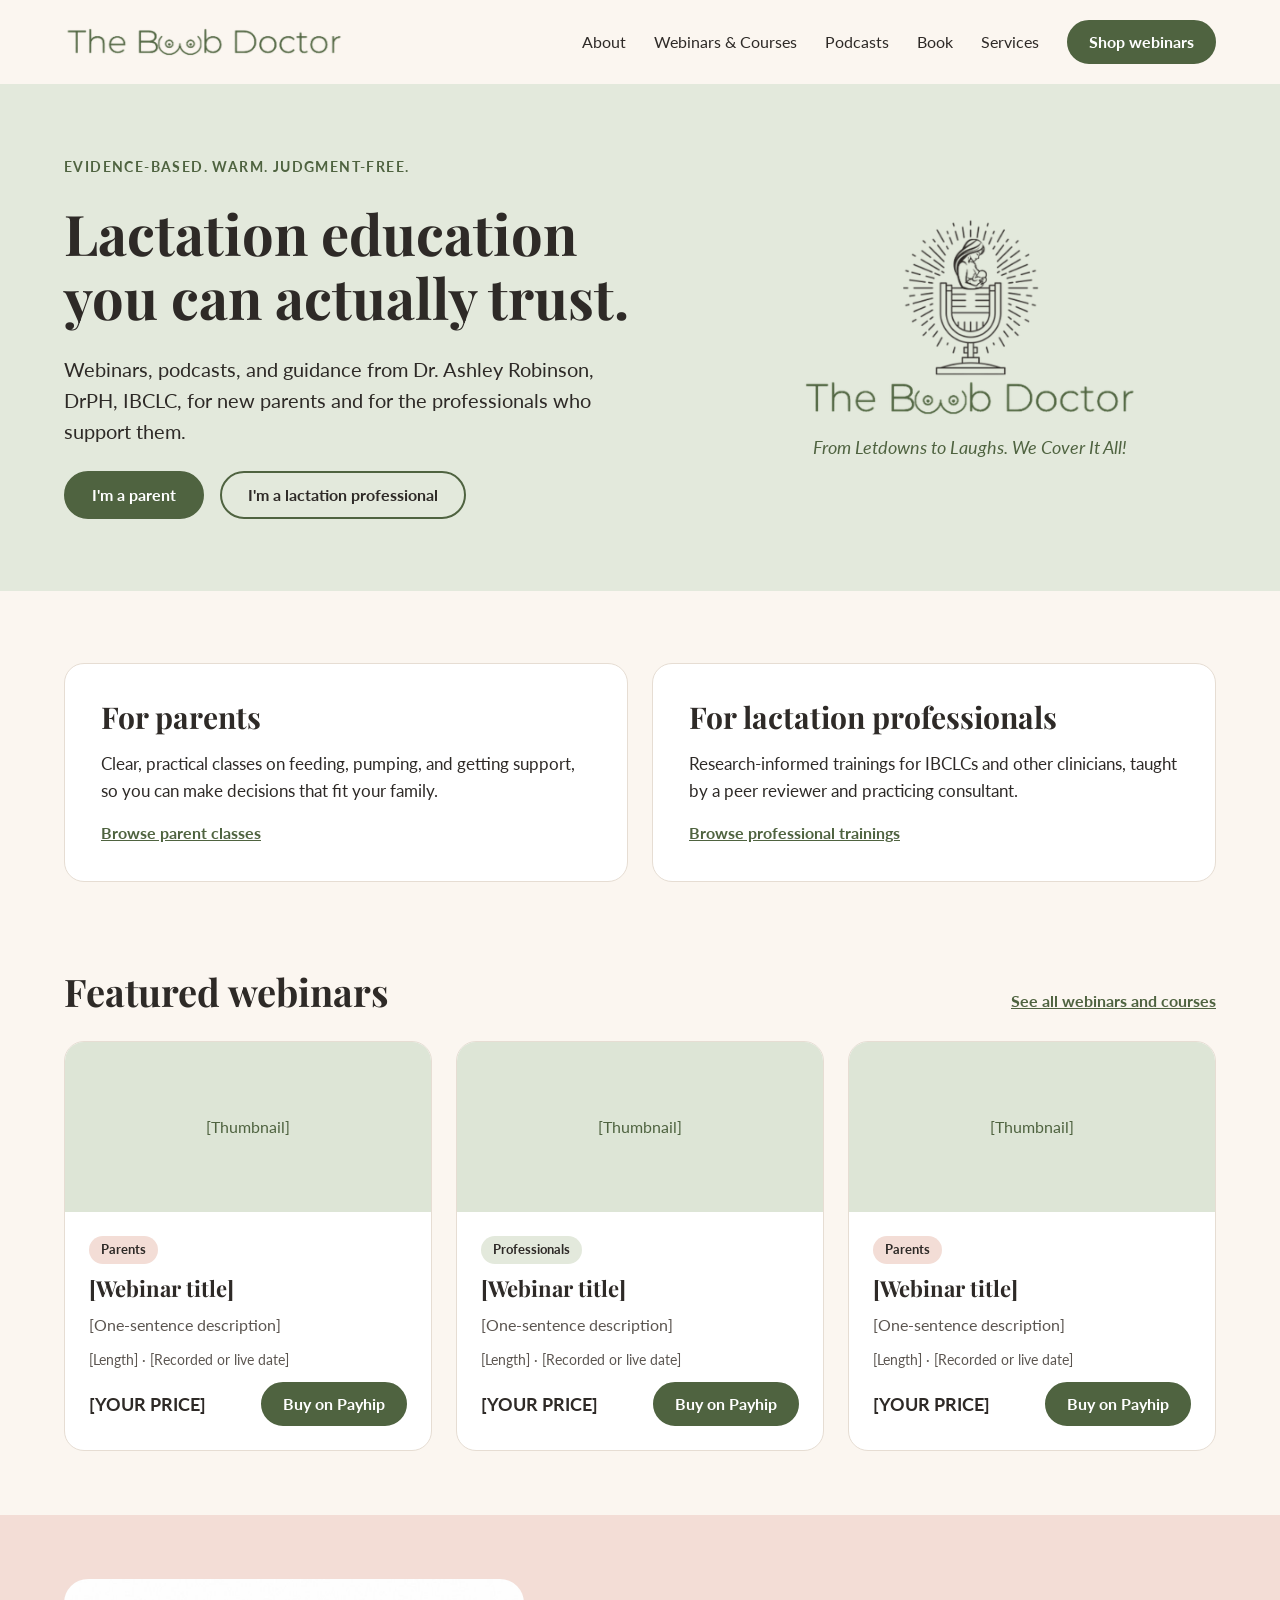
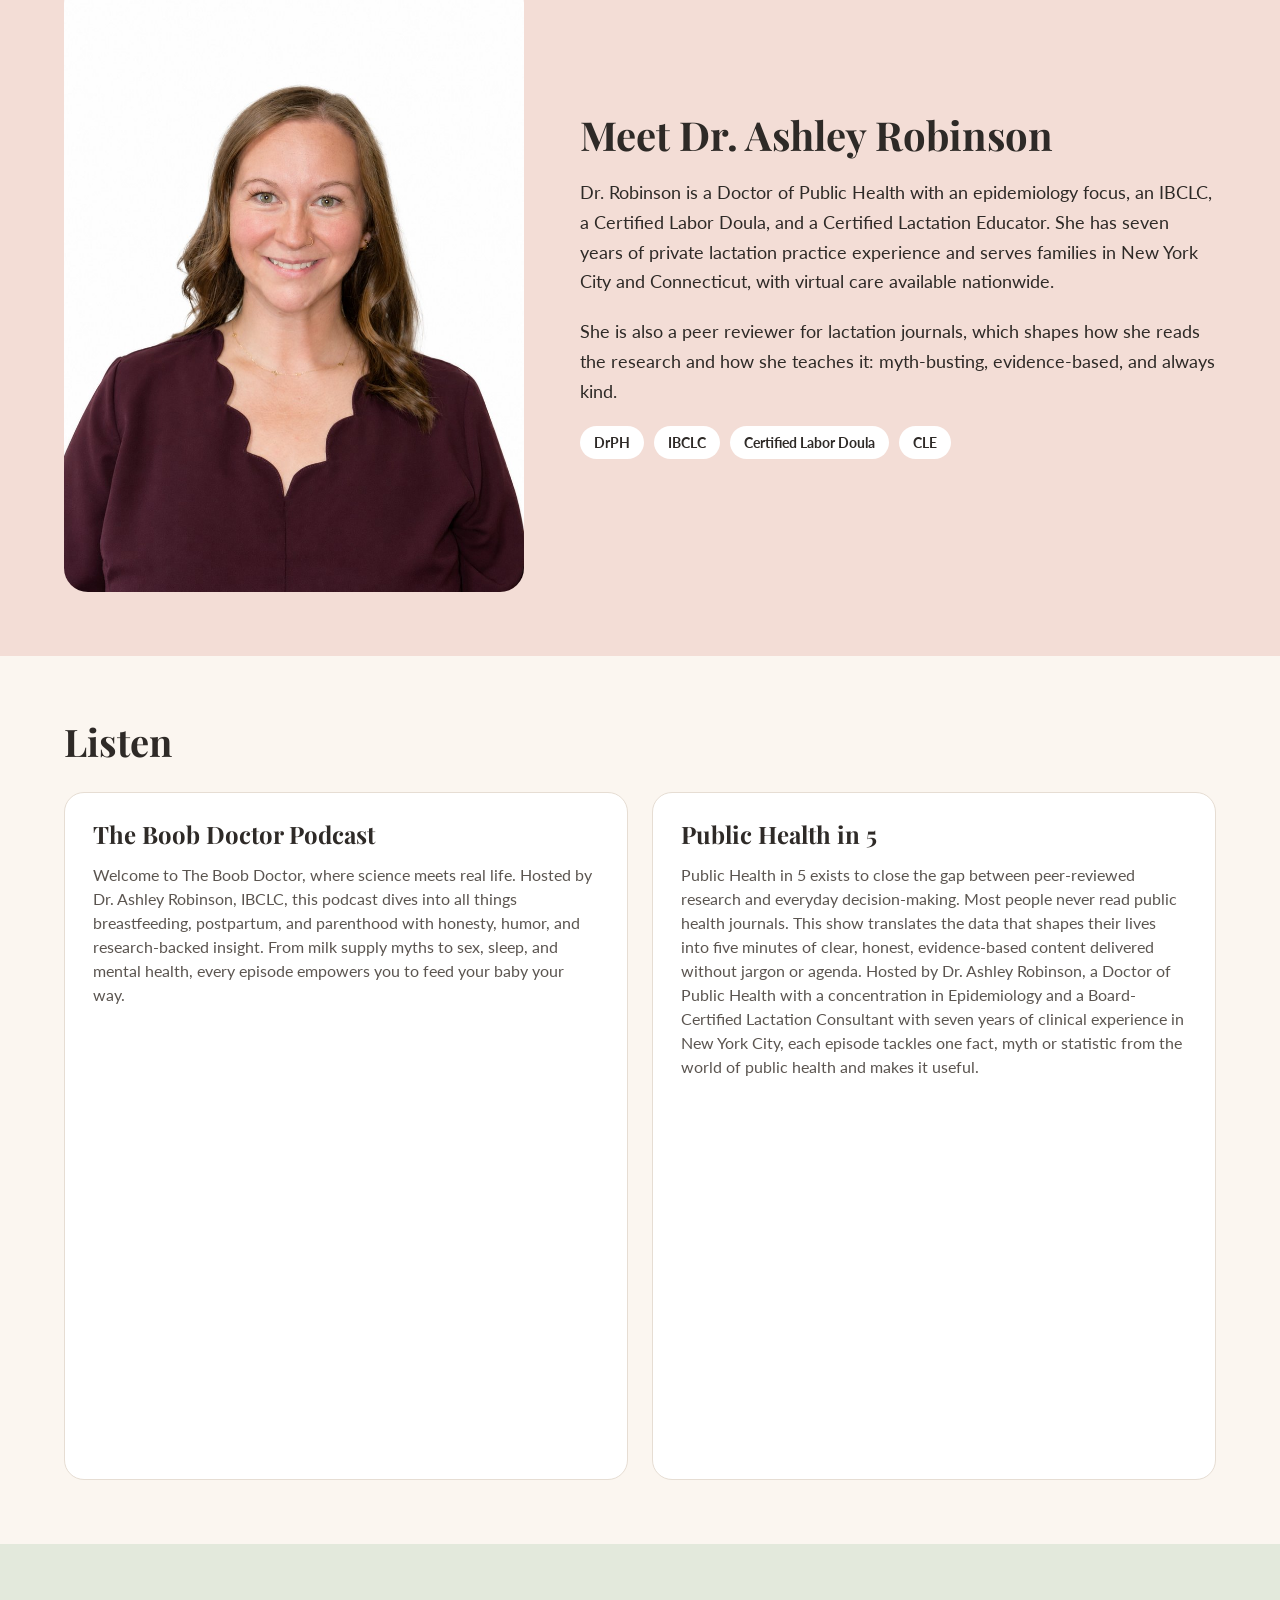
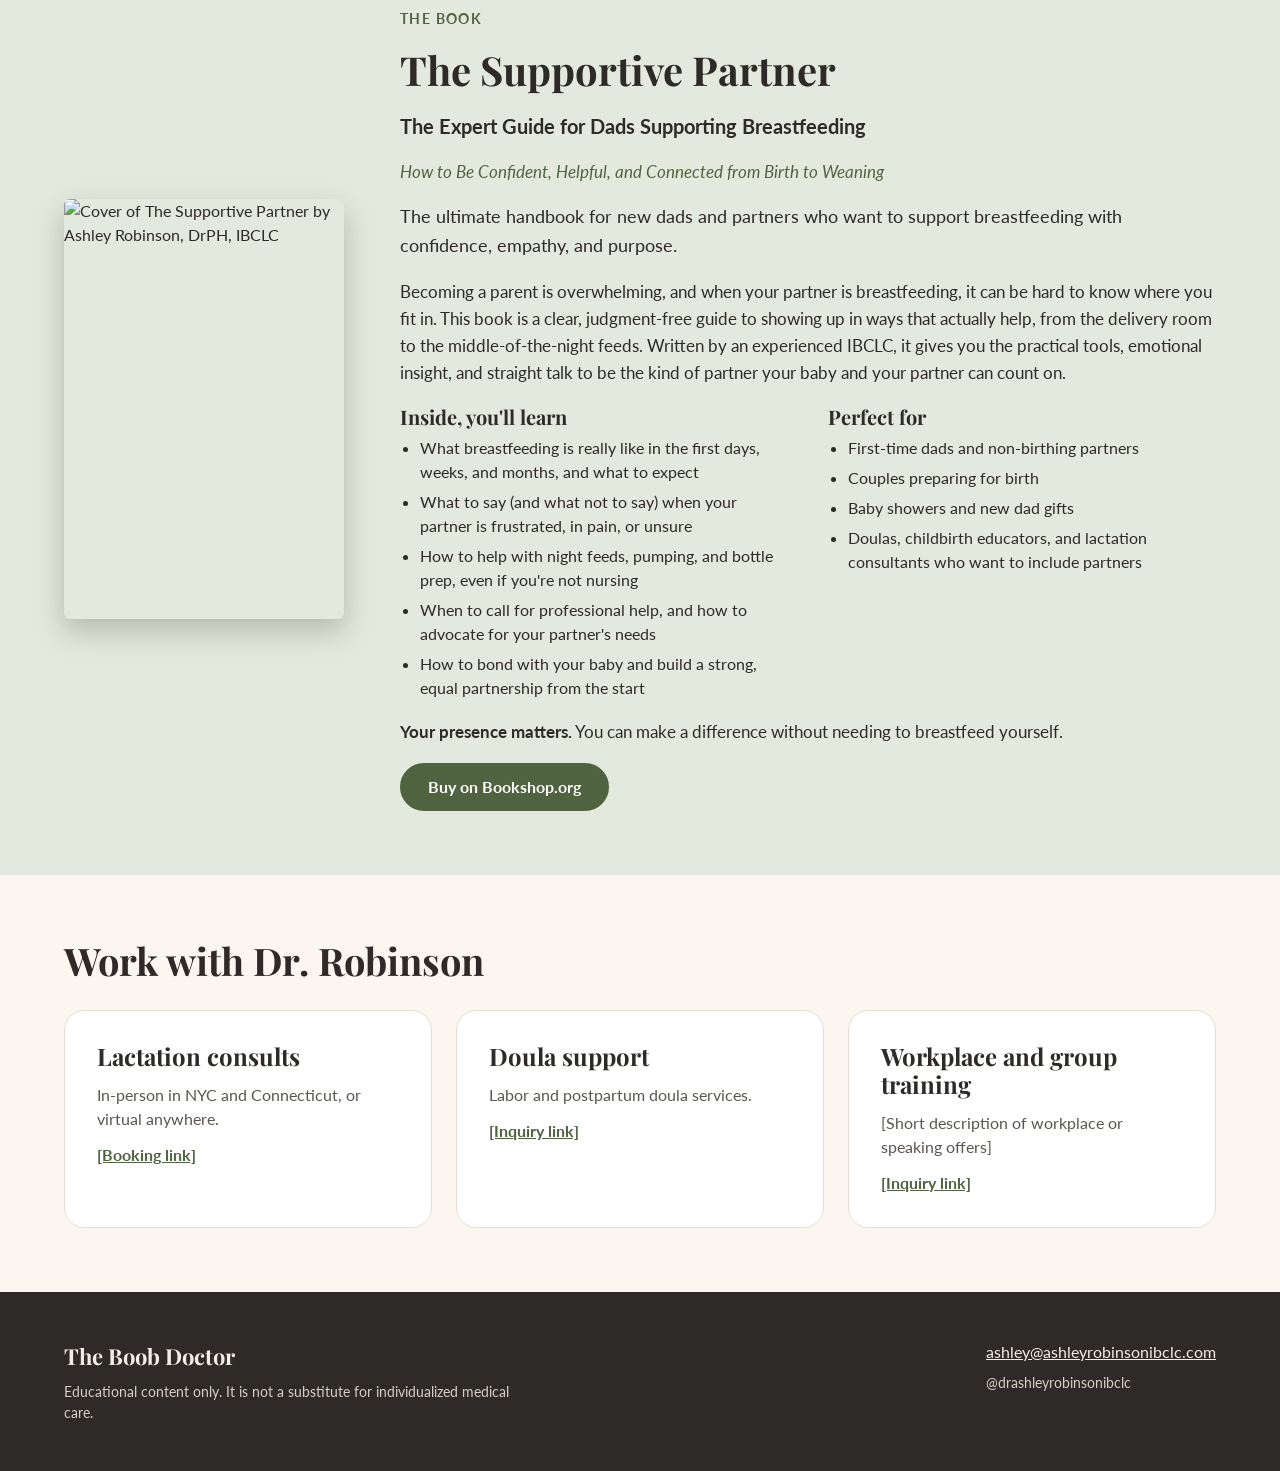
==== commit 8186c3dc: "Add files via upload" ====
--- a/index.html
+++ b/index.html
@@ -103,9 +103,27 @@
 <div class="text">
 <p class="eyebrow">The book</p>
 <h2>The Supportive Partner</h2>
-<p style="font-size:20px">The Expert Guide for Dads Supporting Breastfeeding</p>
-<p style="font-size:17px;line-height:1.6">[Short description of what partners will learn]</p>
-<div class="buyrow"><span class="price">$27.99</span><a class="btn" href="https://bookshop.org/p/books/the-supportive-partner-ashley-robinson/e291daecac0151f9?ean=9798295628597&amp;listref=fathers-partners-and-lgbtqi-families&amp;aid=112212" target="_blank" rel="noopener">Buy on Bookshop.org</a></div>
+<p style="font-size:20px"><strong>The Expert Guide for Dads Supporting Breastfeeding</strong></p>
+<p style="font-size:17px;font-style:italic;color:var(--sage-dark)">How to Be Confident, Helpful, and Connected from Birth to Weaning</p>
+<p style="font-size:18px;line-height:1.6">The ultimate handbook for new dads and partners who want to support breastfeeding with confidence, empathy, and purpose.</p>
+<p style="font-size:17px;line-height:1.6">Becoming a parent is overwhelming, and when your partner is breastfeeding, it can be hard to know where you fit in. This book is a clear, judgment-free guide to showing up in ways that actually help, from the delivery room to the middle-of-the-night feeds. Written by an experienced IBCLC, it gives you the practical tools, emotional insight, and straight talk to be the kind of partner your baby and your partner can count on.</p>
+<div class="lists">
+<div><h3>Inside, you'll learn</h3><ul>
+<li>What breastfeeding is really like in the first days, weeks, and months, and what to expect</li>
+<li>What to say (and what not to say) when your partner is frustrated, in pain, or unsure</li>
+<li>How to help with night feeds, pumping, and bottle prep, even if you're not nursing</li>
+<li>When to call for professional help, and how to advocate for your partner's needs</li>
+<li>How to bond with your baby and build a strong, equal partnership from the start</li>
+</ul></div>
+<div><h3>Perfect for</h3><ul>
+<li>First-time dads and non-birthing partners</li>
+<li>Couples preparing for birth</li>
+<li>Baby showers and new dad gifts</li>
+<li>Doulas, childbirth educators, and lactation consultants who want to include partners</li>
+</ul></div>
+</div>
+<p style="font-size:17px;line-height:1.6"><strong>Your presence matters.</strong> You can make a difference without needing to breastfeed yourself.</p>
+<div class="buyrow"><a class="btn" href="https://bookshop.org/p/books/the-supportive-partner-ashley-robinson/e291daecac0151f9?ean=9798295628597&amp;listref=fathers-partners-and-lgbtqi-families&amp;aid=112212" target="_blank" rel="noopener">Buy on Bookshop.org</a></div>
 </div>
 </section>
 <section id="services" class="block wrap">
--- a/styles.css
+++ b/styles.css
@@ -68,3 +68,8 @@
 footer.site{background:var(--ink);color:#F3EDE6;display:flex;flex-wrap:wrap;gap:32px;justify-content:space-between;padding-top:48px;padding-bottom:48px}
 footer.site a{color:#F3EDE6}.footname{font-family:'Playfair Display',serif;font-size:22px;font-weight:700}
 footer.site p{font-size:14px;color:#D8CFC6;max-width:460px;margin-top:8px}
+
+.book .lists{display:flex;flex-wrap:wrap;gap:24px 40px}
+.book .lists>div{flex:1 1 280px}
+.book .lists h3{font-size:20px;margin-bottom:8px}
+.book .lists ul{margin:0;padding-left:20px;display:flex;flex-direction:column;gap:6px;font-size:16px;line-height:1.5}
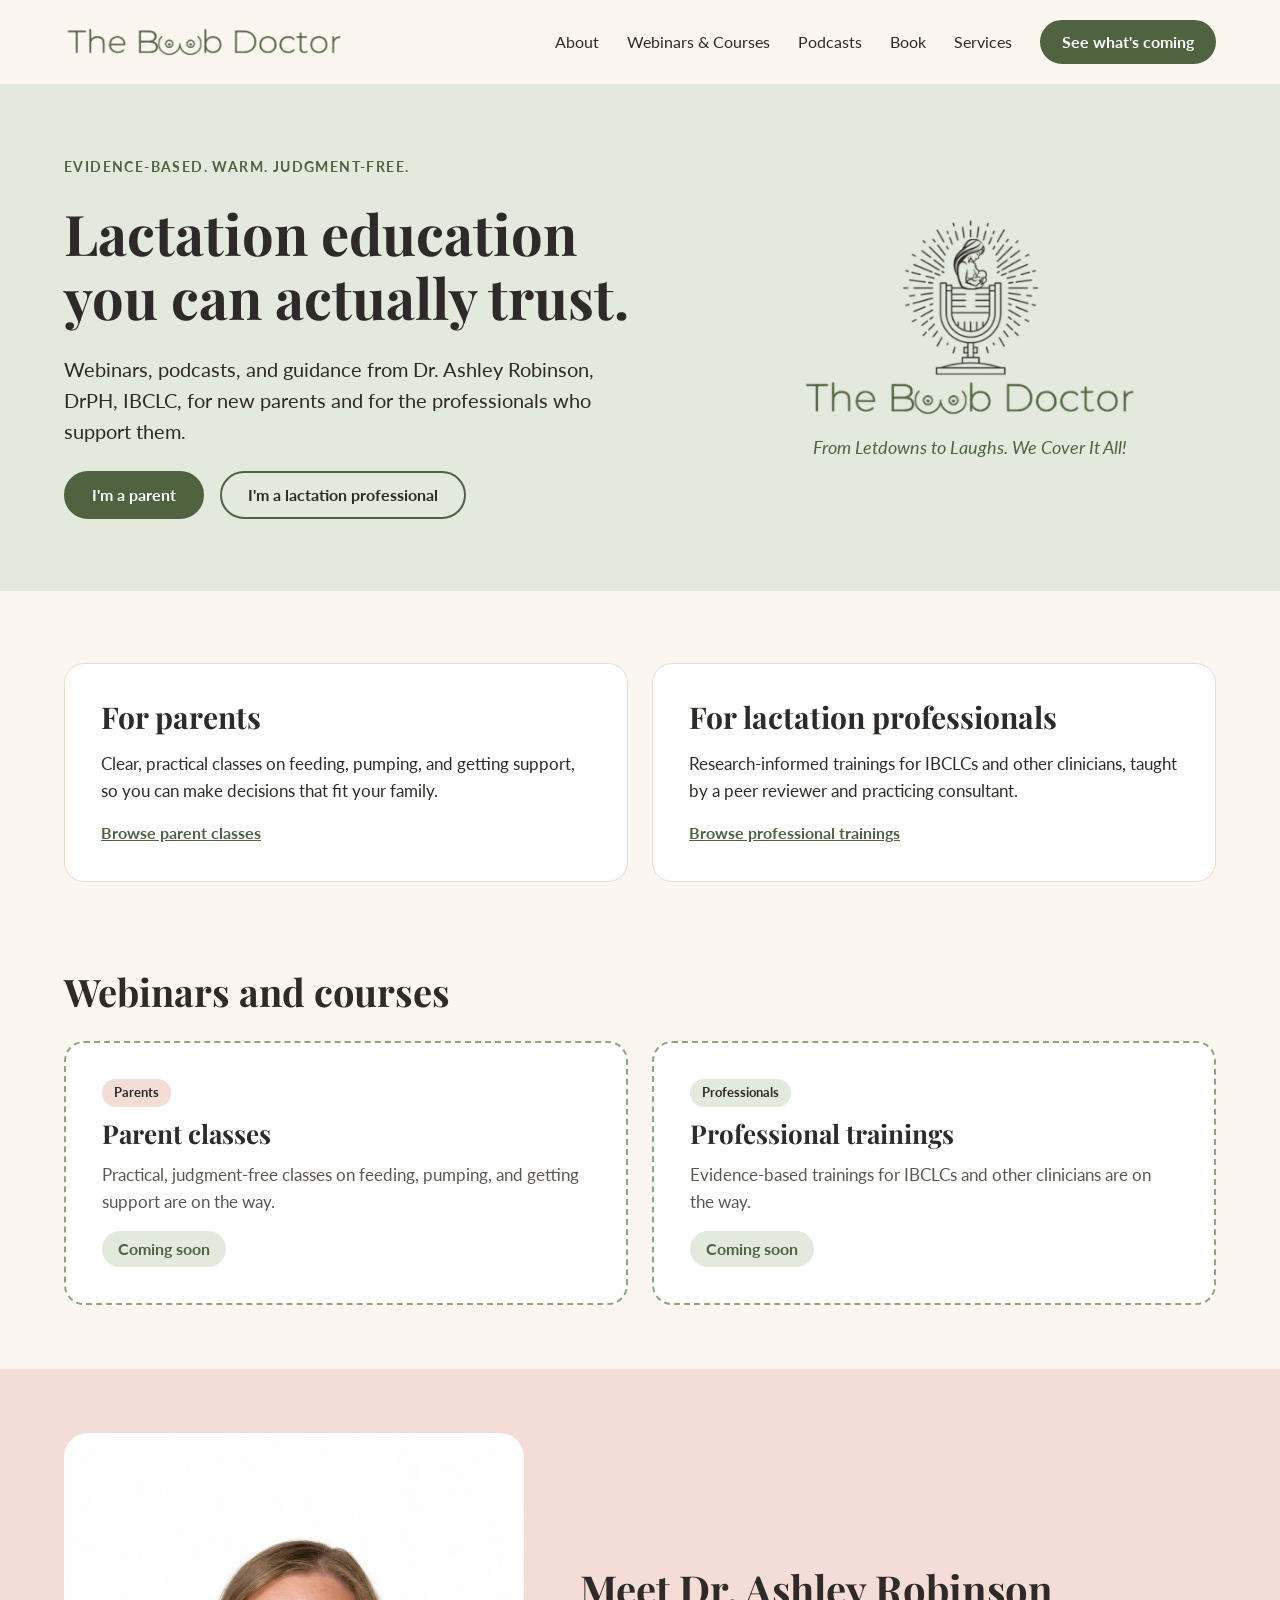
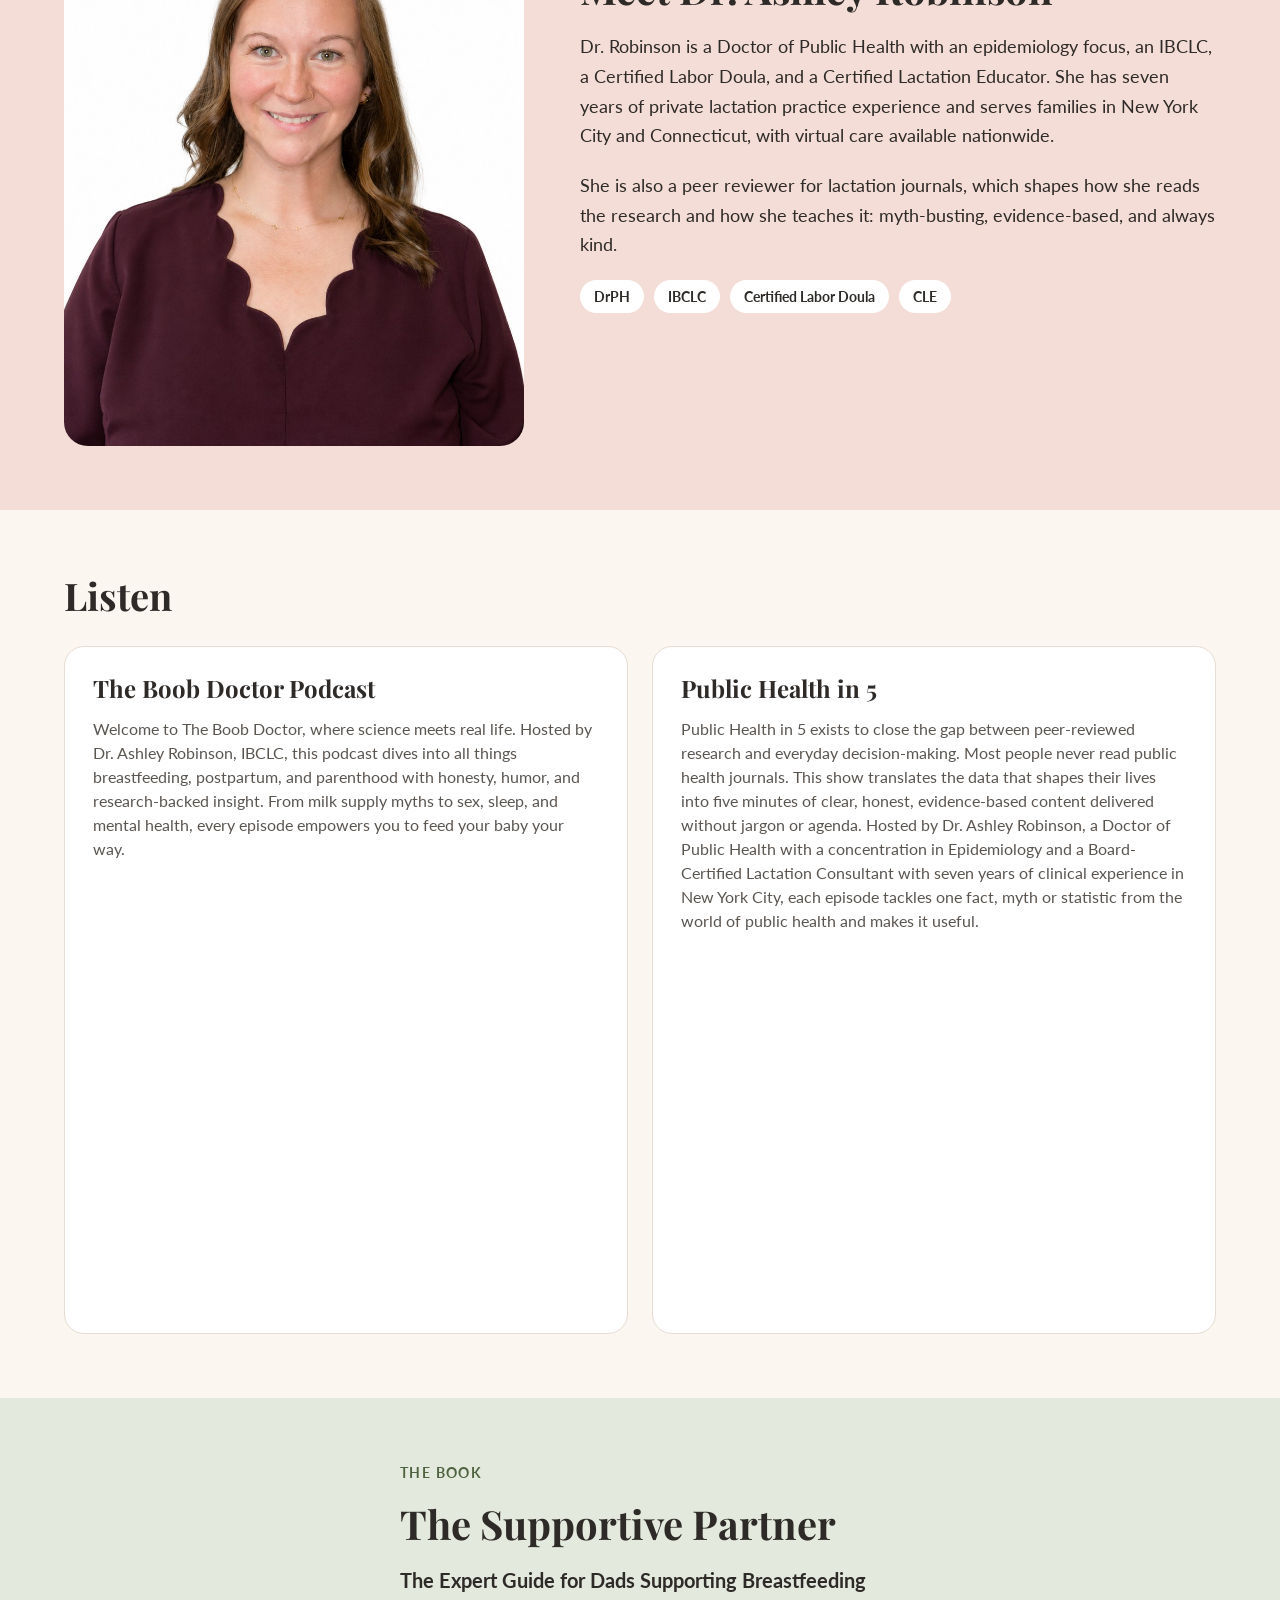
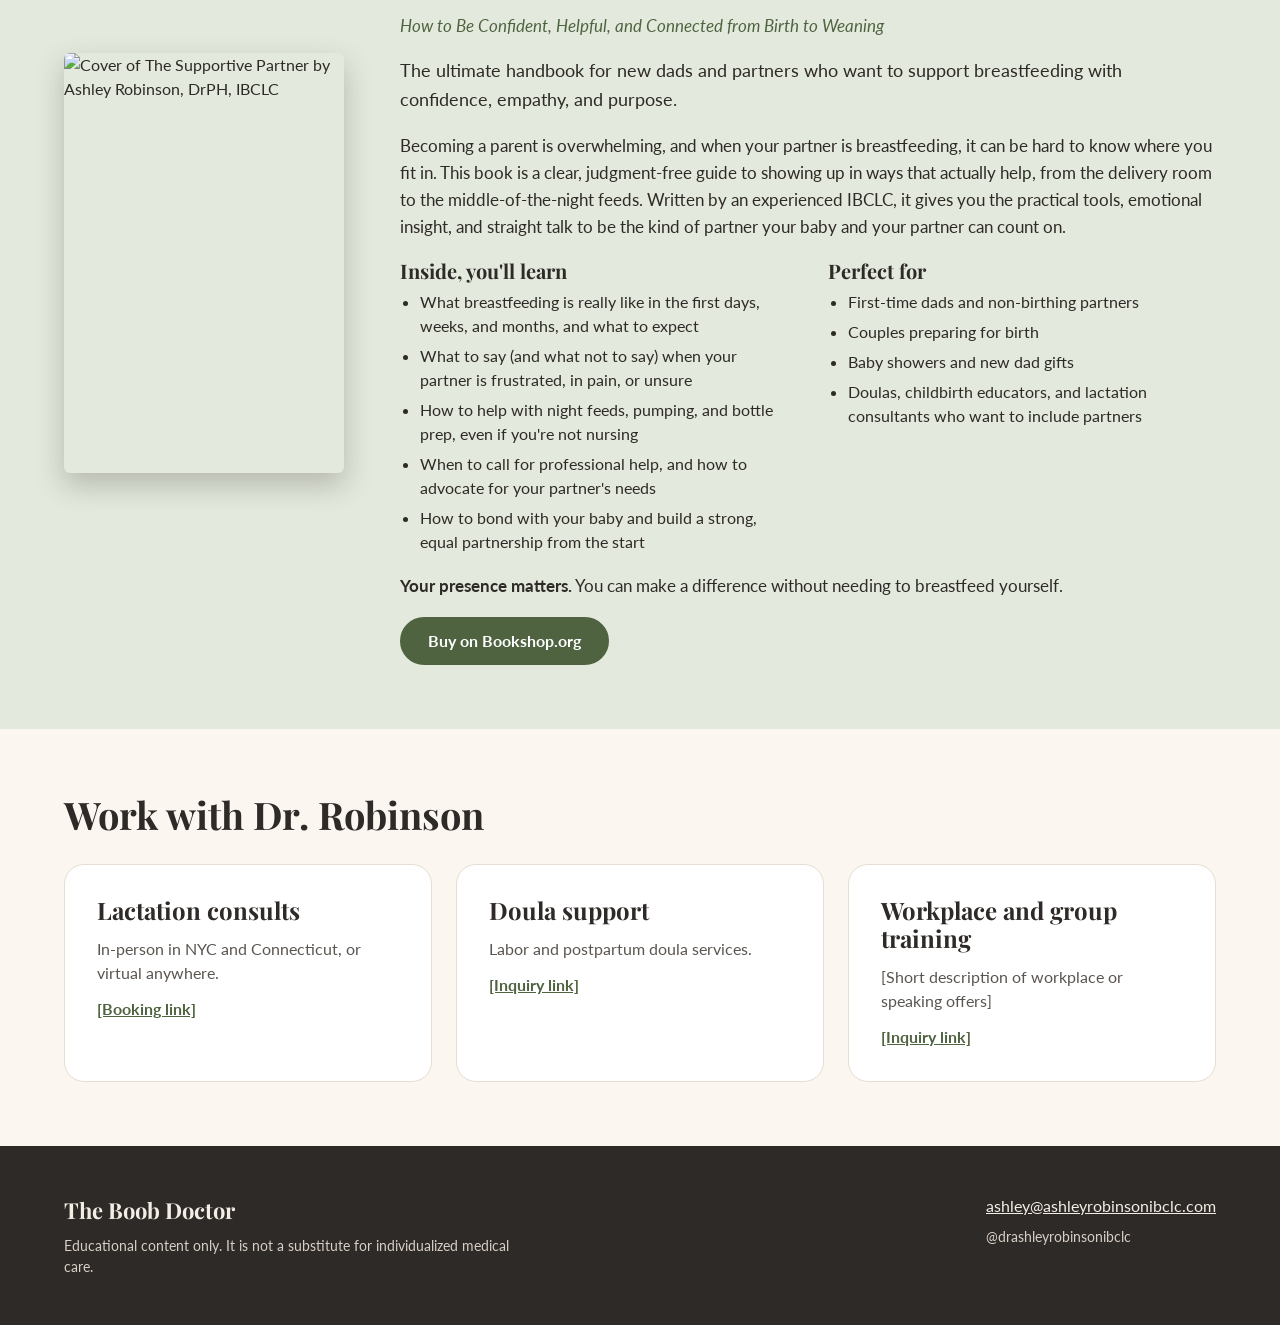
==== commit 82f69c1c: "Add files via upload" ====
--- a/index.html
+++ b/index.html
@@ -22,7 +22,7 @@
 <a href="index.html#podcasts">Podcasts</a>
 <a href="index.html#book">Book</a>
 <a href="index.html#services">Services</a>
-<a class="btn sm" href="shop.html">Shop webinars</a>
+<a class="btn sm" href="shop.html">See what's coming</a>
 </nav>
 </header>
 <main id="main">
@@ -40,38 +40,10 @@
 <div class="card"><h2>For lactation professionals</h2><p>Research-informed trainings for IBCLCs and other clinicians, taught by a peer reviewer and practicing consultant.</p><a href="shop.html"><strong>Browse professional trainings</strong></a></div>
 </section>
 <section class="block wrap">
-<div class="head"><h2>Featured webinars</h2><a href="shop.html"><strong>See all webinars and courses</strong></a></div>
+<div class="head"><h2>Webinars and courses</h2></div>
 <div class="grid">
-<article class="product">
-<div class="thumb">[Thumbnail]</div>
-<div class="body">
-<span class="tag">Parents</span>
-<h3>[Webinar title]</h3>
-<p class="desc">[One-sentence description]</p>
-<p class="meta">[Length] &middot; [Recorded or live date]</p>
-<div class="buy"><span class="price">[YOUR PRICE]</span><a class="btn sm" href="#" rel="noopener">Buy on Payhip</a></div>
-</div>
-</article>
-<article class="product">
-<div class="thumb">[Thumbnail]</div>
-<div class="body">
-<span class="tag pro">Professionals</span>
-<h3>[Webinar title]</h3>
-<p class="desc">[One-sentence description]</p>
-<p class="meta">[Length] &middot; [Recorded or live date]</p>
-<div class="buy"><span class="price">[YOUR PRICE]</span><a class="btn sm" href="#" rel="noopener">Buy on Payhip</a></div>
-</div>
-</article>
-<article class="product">
-<div class="thumb">[Thumbnail]</div>
-<div class="body">
-<span class="tag">Parents</span>
-<h3>[Webinar title]</h3>
-<p class="desc">[One-sentence description]</p>
-<p class="meta">[Length] &middot; [Recorded or live date]</p>
-<div class="buy"><span class="price">[YOUR PRICE]</span><a class="btn sm" href="#" rel="noopener">Buy on Payhip</a></div>
-</div>
-</article>
+<div class="soon"><span class="tag">Parents</span><h3>Parent classes</h3><p>Practical, judgment-free classes on feeding, pumping, and getting support are on the way.</p><span class="badge">Coming soon</span></div>
+<div class="soon"><span class="tag pro">Professionals</span><h3>Professional trainings</h3><p>Evidence-based trainings for IBCLCs and other clinicians are on the way.</p><span class="badge">Coming soon</span></div>
 </div>
 </section>
 <section id="about" class="about block wrap">
--- a/styles.css
+++ b/styles.css
@@ -73,3 +73,8 @@
 .book .lists>div{flex:1 1 280px}
 .book .lists h3{font-size:20px;margin-bottom:8px}
 .book .lists ul{margin:0;padding-left:20px;display:flex;flex-direction:column;gap:6px;font-size:16px;line-height:1.5}
+
+.soon{flex:1 1 340px;display:flex;flex-direction:column;align-items:flex-start;gap:12px;padding:36px;border-radius:20px;background:#fff;border:2px dashed var(--sage)}
+.soon h3{font-size:26px}.soon p{font-size:17px;line-height:1.6;color:var(--muted);max-width:620px}
+.soon.wide{flex-basis:100%}
+.badge{margin-top:4px;display:inline-flex;align-items:center;min-height:36px;padding:0 16px;border-radius:999px;background:var(--tint);color:var(--sage-dark);font-weight:700}
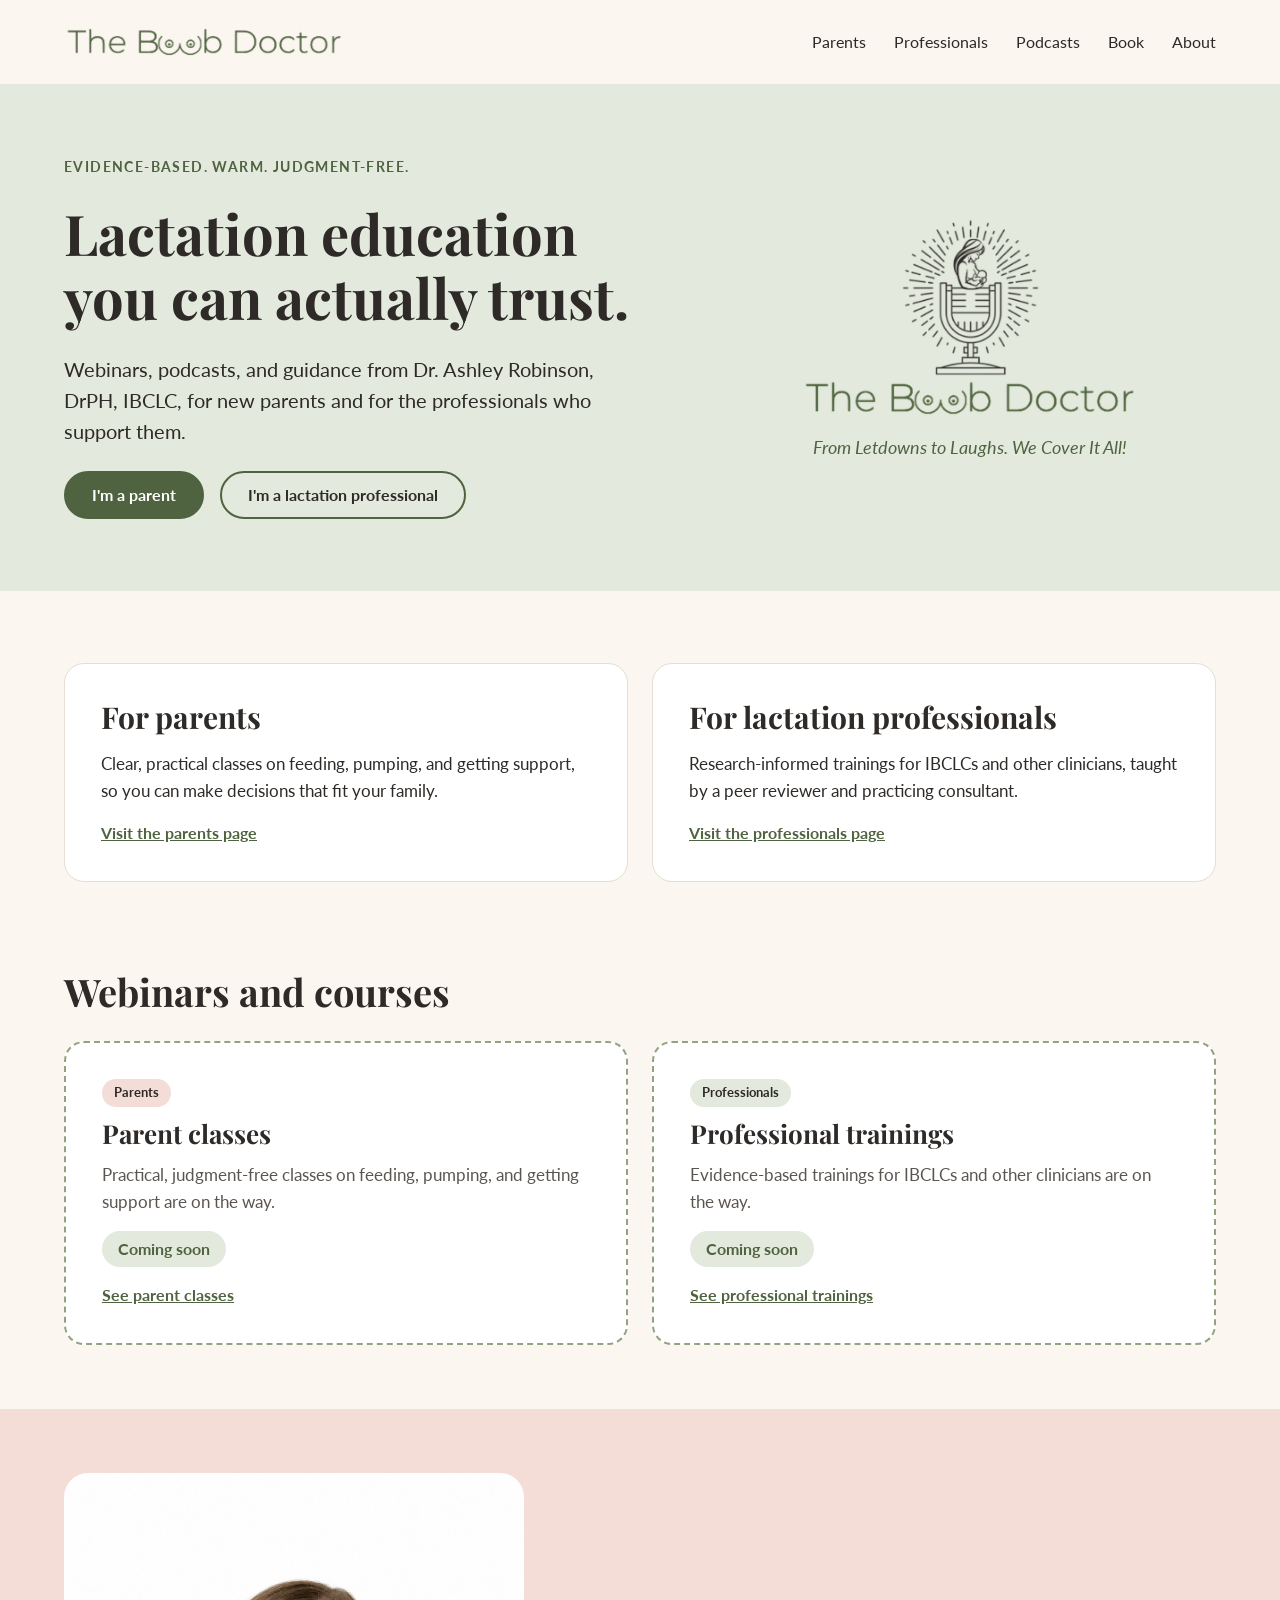
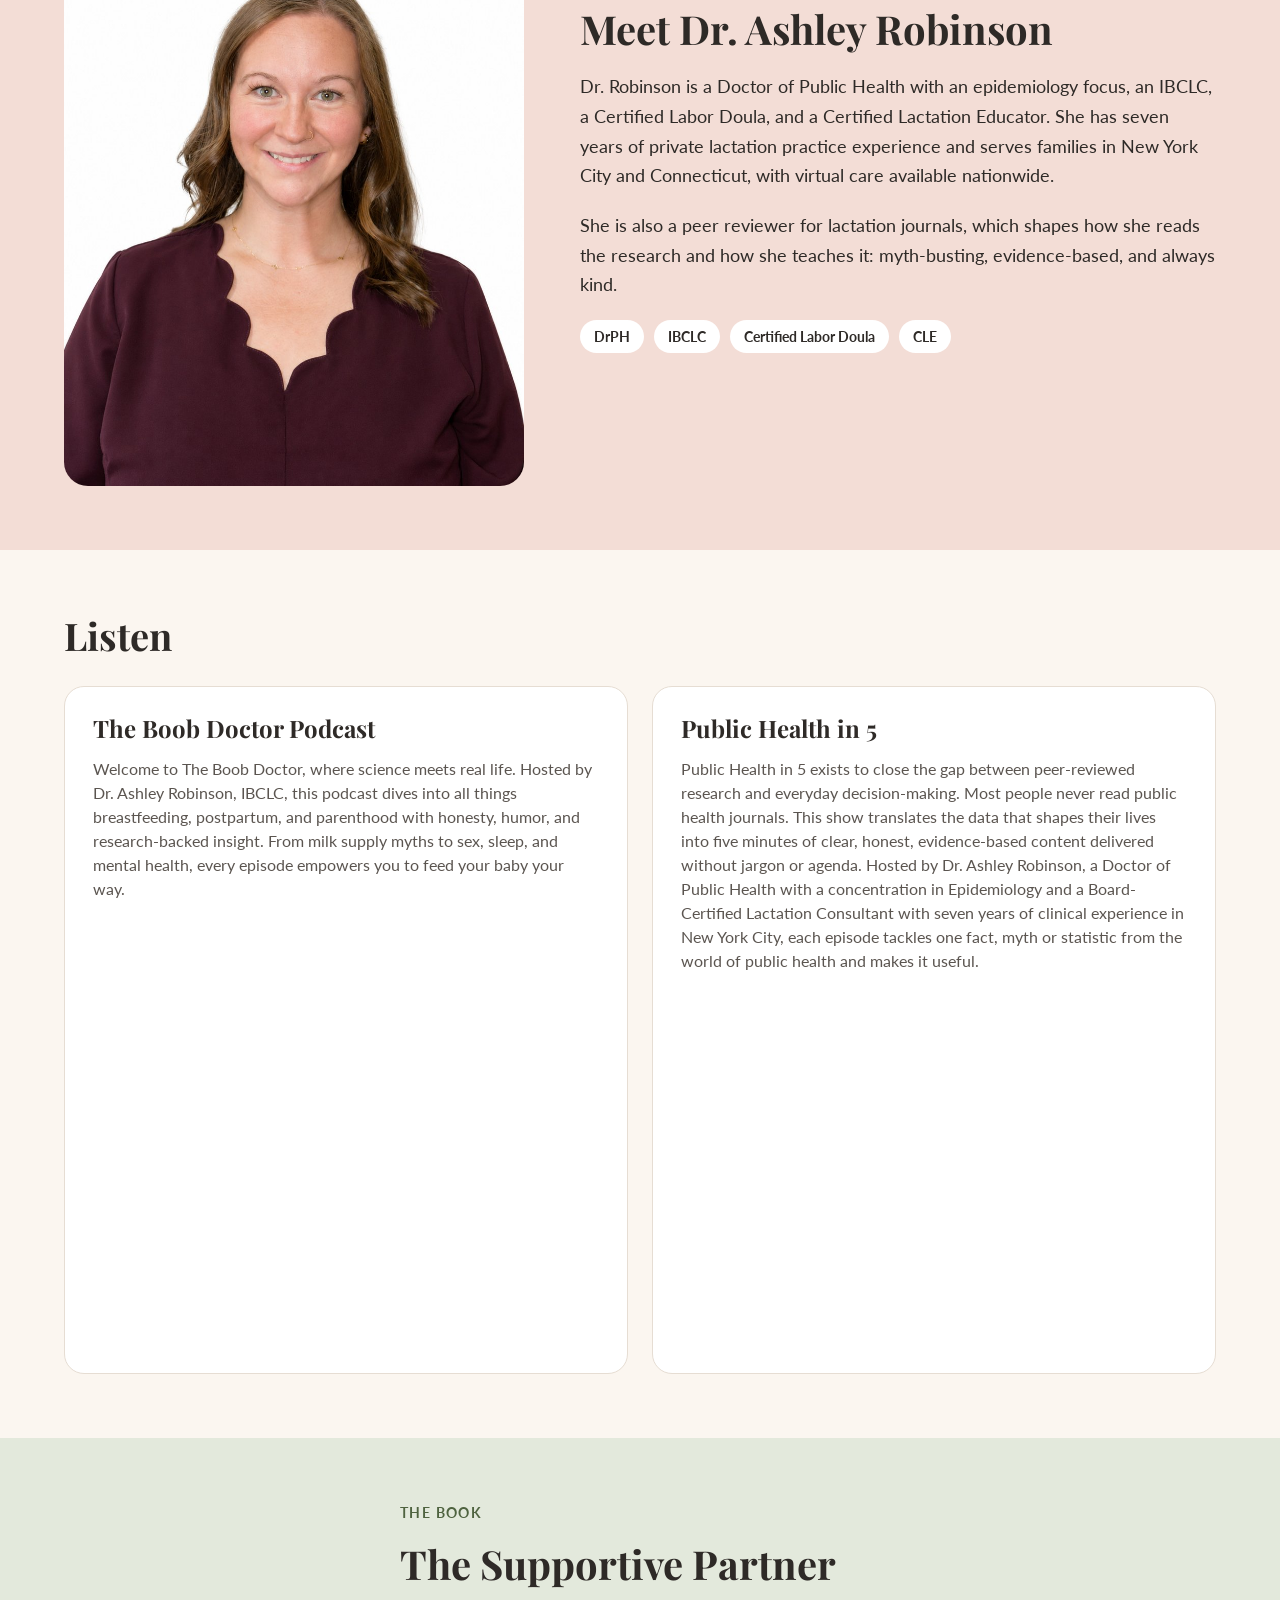
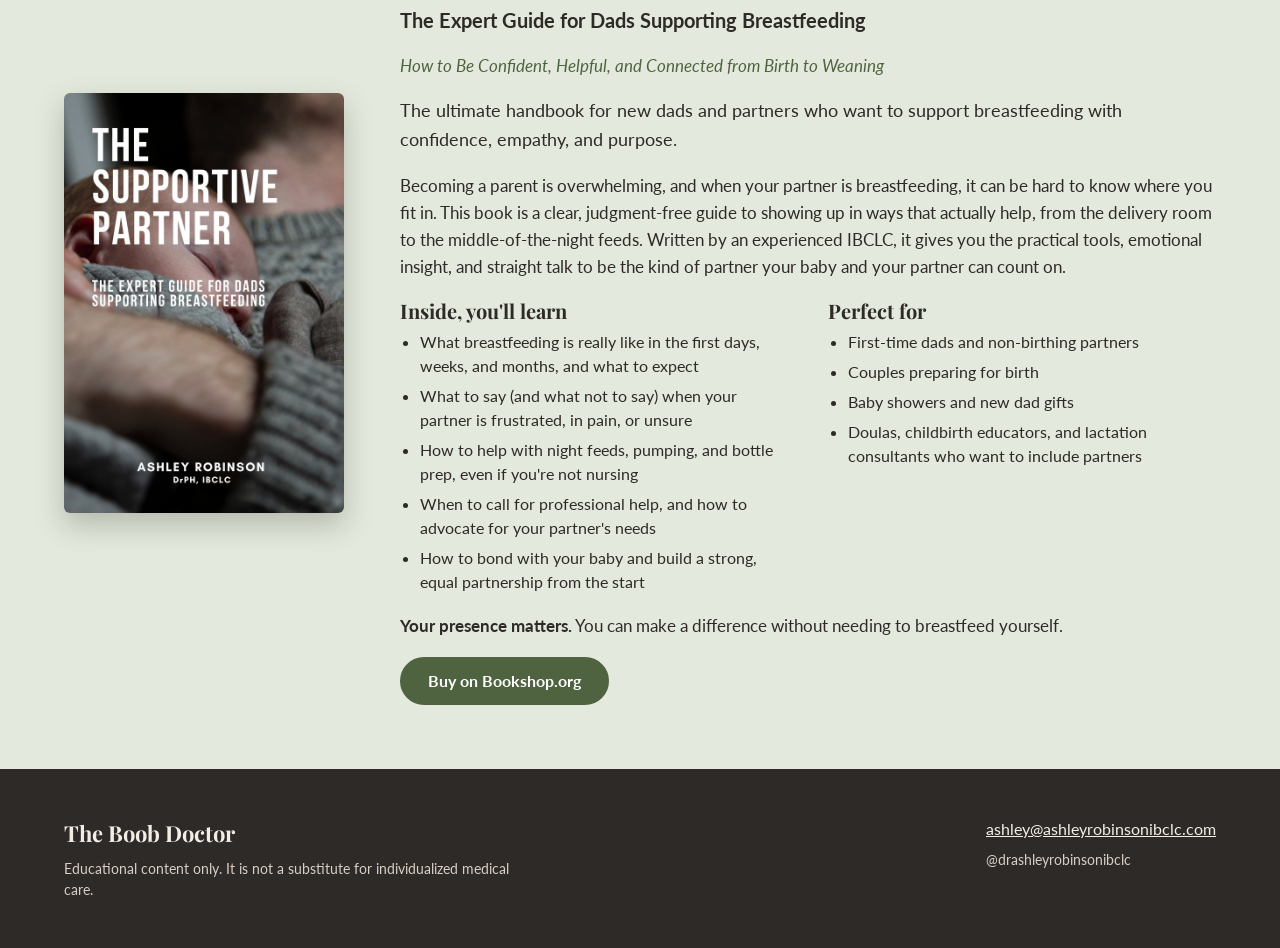
==== commit d99993a6: "Add files via upload" ====
--- a/index.html
+++ b/index.html
@@ -17,12 +17,11 @@
 <header class="site wrap">
 <a class="brand" href="index.html"><img src="images/wordmark.png" alt="The Boob Doctor" width="640" height="83"></a>
 <nav aria-label="Main">
-<a href="index.html#about">About</a>
-<a href="shop.html">Webinars &amp; Courses</a>
+<a href="parents.html">Parents</a>
+<a href="professionals.html">Professionals</a>
 <a href="index.html#podcasts">Podcasts</a>
 <a href="index.html#book">Book</a>
-<a href="index.html#services">Services</a>
-<a class="btn sm" href="shop.html">See what's coming</a>
+<a href="index.html#about">About</a>
 </nav>
 </header>
 <main id="main">
@@ -31,19 +30,19 @@
 <p class="eyebrow">Evidence-based. Warm. Judgment-free.</p>
 <h1>Lactation education you can actually trust.</h1>
 <p class="lead">Webinars, podcasts, and guidance from Dr. Ashley Robinson, DrPH, IBCLC, for new parents and for the professionals who support them.</p>
-<div class="cta"><a class="btn" href="shop.html">I'm a parent</a><a class="btn outline" href="shop.html">I'm a lactation professional</a></div>
+<div class="cta"><a class="btn" href="parents.html">I'm a parent</a><a class="btn outline" href="professionals.html">I'm a lactation professional</a></div>
 </div>
 <div class="logo-block"><img src="images/logo.png" alt="The Boob Doctor logo" width="760" height="460"><span>From Letdowns to Laughs. We Cover It All!</span></div>
 </section>
 <section class="paths wrap">
-<div class="card"><h2>For parents</h2><p>Clear, practical classes on feeding, pumping, and getting support, so you can make decisions that fit your family.</p><a href="shop.html"><strong>Browse parent classes</strong></a></div>
-<div class="card"><h2>For lactation professionals</h2><p>Research-informed trainings for IBCLCs and other clinicians, taught by a peer reviewer and practicing consultant.</p><a href="shop.html"><strong>Browse professional trainings</strong></a></div>
+<div class="card"><h2>For parents</h2><p>Clear, practical classes on feeding, pumping, and getting support, so you can make decisions that fit your family.</p><a href="parents.html"><strong>Visit the parents page</strong></a></div>
+<div class="card"><h2>For lactation professionals</h2><p>Research-informed trainings for IBCLCs and other clinicians, taught by a peer reviewer and practicing consultant.</p><a href="professionals.html"><strong>Visit the professionals page</strong></a></div>
 </section>
 <section class="block wrap">
 <div class="head"><h2>Webinars and courses</h2></div>
 <div class="grid">
-<div class="soon"><span class="tag">Parents</span><h3>Parent classes</h3><p>Practical, judgment-free classes on feeding, pumping, and getting support are on the way.</p><span class="badge">Coming soon</span></div>
-<div class="soon"><span class="tag pro">Professionals</span><h3>Professional trainings</h3><p>Evidence-based trainings for IBCLCs and other clinicians are on the way.</p><span class="badge">Coming soon</span></div>
+<div class="soon"><span class="tag">Parents</span><h3>Parent classes</h3><p>Practical, judgment-free classes on feeding, pumping, and getting support are on the way.</p><span class="badge">Coming soon</span><a href="parent-classes.html"><strong>See parent classes</strong></a></div>
+<div class="soon"><span class="tag pro">Professionals</span><h3>Professional trainings</h3><p>Evidence-based trainings for IBCLCs and other clinicians are on the way.</p><span class="badge">Coming soon</span><a href="professional-trainings.html"><strong>See professional trainings</strong></a></div>
 </div>
 </section>
 <section id="about" class="about block wrap">
@@ -98,14 +97,6 @@
 <div class="buyrow"><a class="btn" href="https://bookshop.org/p/books/the-supportive-partner-ashley-robinson/e291daecac0151f9?ean=9798295628597&amp;listref=fathers-partners-and-lgbtqi-families&amp;aid=112212" target="_blank" rel="noopener">Buy on Bookshop.org</a></div>
 </div>
 </section>
-<section id="services" class="block wrap">
-<div class="head"><h2>Work with Dr. Robinson</h2></div>
-<div class="grid">
-<div class="svc"><h3>Lactation consults</h3><p>In-person in NYC and Connecticut, or virtual anywhere.</p><a href="#"><strong>[Booking link]</strong></a></div>
-<div class="svc"><h3>Doula support</h3><p>Labor and postpartum doula services.</p><a href="#"><strong>[Inquiry link]</strong></a></div>
-<div class="svc"><h3>Workplace and group training</h3><p>[Short description of workplace or speaking offers]</p><a href="#"><strong>[Inquiry link]</strong></a></div>
-</div>
-</section>
 </main>
 <footer class="site wrap">
 <div><span class="footname">The Boob Doctor</span><p>Educational content only. It is not a substitute for individualized medical care.</p></div>
--- a/styles.css
+++ b/styles.css
@@ -78,3 +78,11 @@
 .soon h3{font-size:26px}.soon p{font-size:17px;line-height:1.6;color:var(--muted);max-width:620px}
 .soon.wide{flex-basis:100%}
 .badge{margin-top:4px;display:inline-flex;align-items:center;min-height:36px;padding:0 16px;border-radius:999px;background:var(--tint);color:var(--sage-dark);font-weight:700}
+
+.promo{background:var(--tint);display:flex;flex-wrap:wrap;align-items:center;gap:40px}
+.promo img{width:180px;height:auto;border-radius:6px;box-shadow:0 12px 28px rgba(46,42,39,.25)}
+.promo .text{flex:1 1 380px;display:flex;flex-direction:column;gap:14px}
+.promo h2{font-size:clamp(28px,4vw,36px)}
+.promo .cta{display:flex;flex-wrap:wrap;gap:16px}
+.page-head .eyebrow a{color:var(--sage-dark)}
+.soon a{margin-top:4px}
